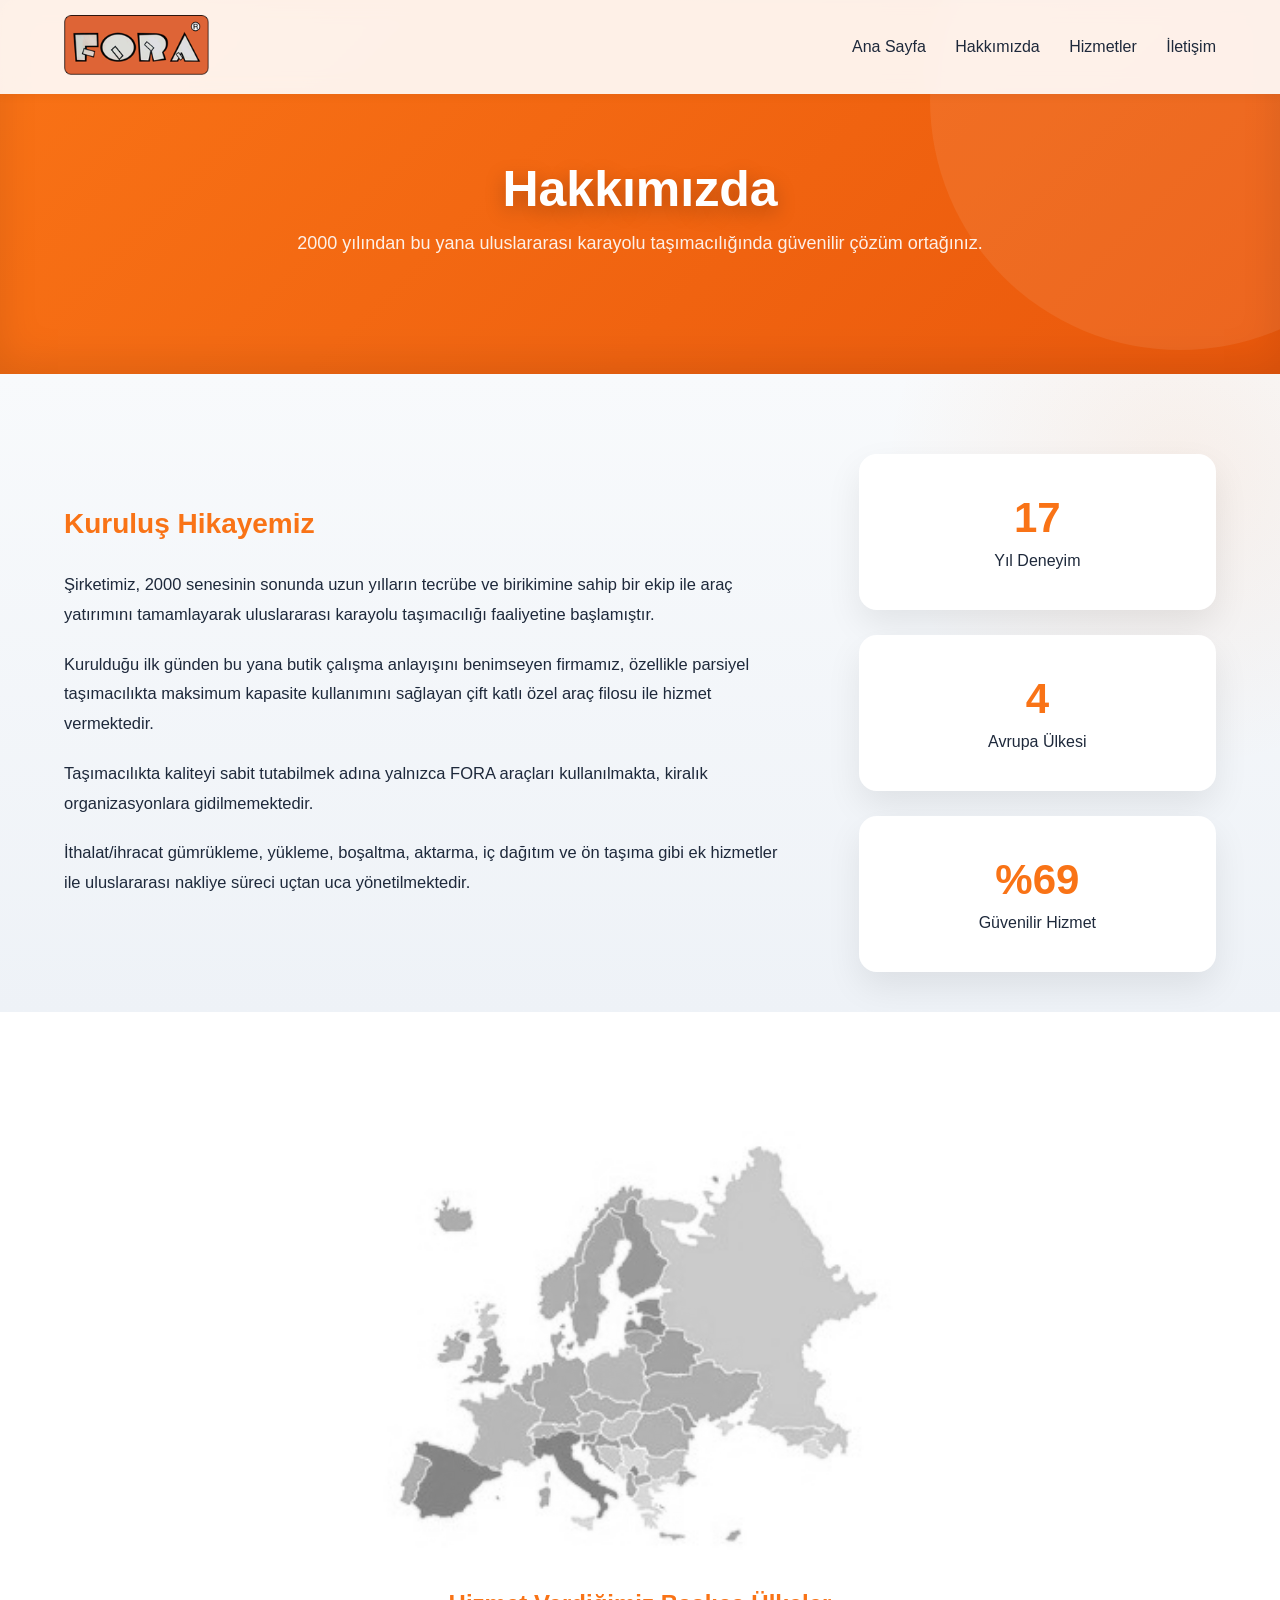
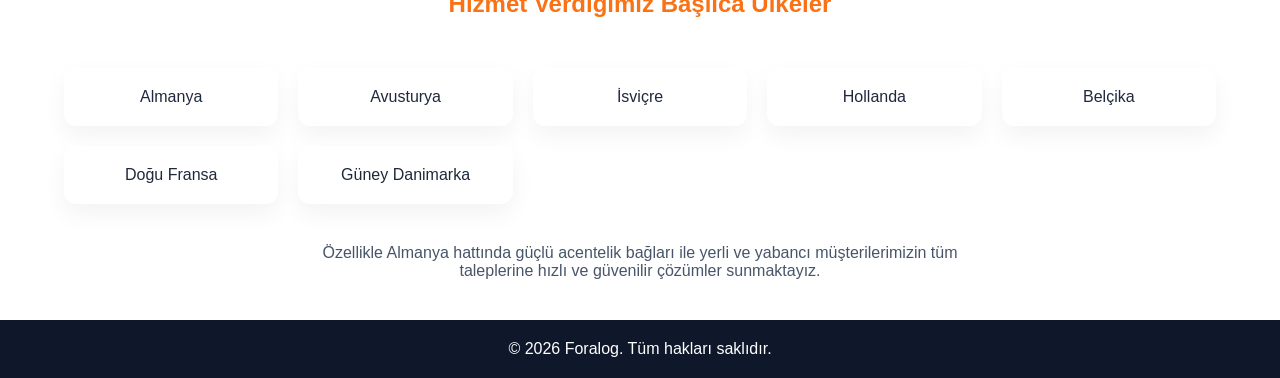
==== about.html @ 4eaee813 "Repair hamburger situation" ====
<!DOCTYPE html>
<html lang="tr">
<head>
    <meta charset="UTF-8">
    <meta name="viewport" content="width=device-width, initial-scale=1.0">
    <title>Foralog | Hakkımızda</title>
    <link rel="stylesheet" href="assets/css/style.css">
</head>
<body>

<header class="navbar">
    <div class="container nav-container">
        
        <div class="hamburger" id="hamburger">
            <span></span>
            <span></span>
            <span></span>
        </div>
        
        <div class="logo">
            <img src="assets/images/logo.png" alt="Foralog Logo">
        </div>
        <nav id="nav-menu">
            <a href="index.html">Ana Sayfa</a>
            <a href="about.html">Hakkımızda</a>
            <a href="services.html">Hizmetler</a>
            <a href="contact.html">İletişim</a>
        </nav>
    </div>
</header>

<section class="page-hero">
    <div class="container">
        <h1>Hakkımızda</h1>
        <p>2000 yılından bu yana uluslararası karayolu taşımacılığında güvenilir çözüm ortağınız.</p>
    </div>
</section>

<section class="about-section">
    <div class="container about-container">

        <div class="about-text reveal">
            <h2>Kuruluş Hikayemiz</h2>

            <p>
                Şirketimiz, 2000 senesinin sonunda uzun yılların tecrübe ve birikimine sahip
                bir ekip ile araç yatırımını tamamlayarak uluslararası karayolu taşımacılığı
                faaliyetine başlamıştır.
            </p>

            <p>
                Kurulduğu ilk günden bu yana butik çalışma anlayışını benimseyen firmamız,
                özellikle parsiyel taşımacılıkta maksimum kapasite kullanımını sağlayan
                çift katlı özel araç filosu ile hizmet vermektedir.
            </p>

            <p>
                Taşımacılıkta kaliteyi sabit tutabilmek adına yalnızca FORA araçları
                kullanılmakta, kiralık organizasyonlara gidilmemektedir.
            </p>

            <p>
                İthalat/ihracat gümrükleme, yükleme, boşaltma, aktarma, iç dağıtım ve
                ön taşıma gibi ek hizmetler ile uluslararası nakliye süreci uçtan uca
                yönetilmektedir.
            </p>
        </div>

        <div class="about-stats reveal">
            <div class="stat-box">
                <h3 class="counter" data-target="25">0</h3>
                <p>Yıl Deneyim</p>
            </div>

            <div class="stat-box">
                <h3 class="counter" data-target="7">0</h3>
                <p>Avrupa Ülkesi</p>
            </div>

            <div class="stat-box">
                <h3 class="counter percent" data-target="100">0</h3>
                <p>Güvenilir Hizmet</p>
            </div>
        </div>

    </div>
</section>

<section class="countries-section reveal">
    <div class="europe-map reveal">
        <img src="assets/images/europe-map.png" alt="Avrupa Haritası">
    </div>
    <div class="container">
        <h2>Hizmet Verdiğimiz Başlıca Ülkeler</h2>

        <div class="countries-grid">
            <div>Almanya</div>
            <div>Avusturya</div>
            <div>İsviçre</div>
            <div>Hollanda</div>
            <div>Belçika</div>
            <div>Doğu Fransa</div>
            <div>Güney Danimarka</div>
        </div>

        <p class="country-note">
            Özellikle Almanya hattında güçlü acentelik bağları ile yerli ve yabancı
            müşterilerimizin tüm taleplerine hızlı ve güvenilir çözümler sunmaktayız.
        </p>
    </div>
</section>

<footer>
    <p>© 2026 Foralog. Tüm hakları saklıdır.</p>
</footer>

<script src="assets/js/script.js"></script>
</body>
</html>
---- assets/css/style.css ----
* {
    margin: 0;
    padding: 0;
    box-sizing: border-box;
}

body {
    font-family: Arial, sans-serif;
    color: #1e293b;
}

.navbar {
    background: rgba(255,255,255,0.9);
    backdrop-filter: blur(10px);
    padding: 15px 0;
    position: fixed;
    width: 100%;
    top: 0;
    box-shadow: 0 2px 10px rgba(0,0,0,0.05);
    z-index: 1000;
}

.container {
    width: 90%;
    max-width: 1200px;
    margin: auto;
}

.navbar nav a {
    text-decoration: none;
    color: #1e293b;
    margin-left: 25px;
    font-weight: 500;
    transition: 0.3s;
}

.navbar nav a:hover {
    color: #f97316;
}

.hero {
    min-height: 100vh;
    background: #f8fafc;
    display: flex;
    align-items: center;
    justify-content: center;
    text-align: center;
    padding: 0 20px;
    position: relative;
    overflow: hidden;
}

.hero-content h1 {
    font-size: 48px;
    margin-bottom: 20px;
}

.hero-content p {
    font-size: 18px;
    margin-bottom: 30px;
}

.btn {
    background: #f97316;
    color: white;
    padding: 12px 30px;
    text-decoration: none;
    border-radius: 5px;
    transition: 0.3s;
}

.btn:hover {
    background: #ea580c;
}

footer {
    text-align: center;
    padding: 20px;
    background: #0f172a;
    color: white;
}

.logo img {
    height: 60px;
}

.services {
    padding: 100px 0;
    background: #f8fafc;
}

.section-title {
    text-align: center;
    font-size: 32px;
    margin-bottom: 50px;
}

.service-cards {
    display: grid;
    grid-template-columns: repeat(3, 1fr);
    gap: 30px;
}

.card {
    background: white;
    padding: 30px;
    width: 300px;
    border-radius: 8px;
    box-shadow: 0 5px 20px rgba(0,0,0,0.05);
    transition: 0.3s;
}

.card:hover {
    transform: translateY(-10px);
}

.card h3 {
    margin-bottom: 15px;
    color: #f97316;
}

@media (max-width: 900px) {
    .service-cards {
        grid-template-columns: 1fr;
    }

    .logo {
        margin: 0 auto;
    }

    .logo img {
        height: 45px;
    }
}

.nav-container {
    display: flex;
    align-items: center;
    justify-content: space-between;
}

.hamburger {
    width: 28px;
    height: 22px;
    display: none;
    flex-direction: column;
    justify-content: space-between;
    cursor: pointer;
    position: absolute;
    right: 20px;
    top: 22px;
    z-index: 2000;
    transition: transform 0.15s ease;
}

.hamburger span {
    height: 3px;
    width: 100%;
    background: #ea580c;
    border-radius: 3px;
    transition: 0.3s ease;
}

.hamburger:active {
    transform: scale(0.9);
}

.hamburger.active span:nth-child(1) {
    transform: translateY(9px) rotate(45deg);
}

.hamburger.active span:nth-child(2) {
    opacity: 0;
}

.hamburger.active span:nth-child(3) {
    transform: translateY(-9px) rotate(-45deg);
}

@media (max-width: 900px) {
    .hamburger {
        display: flex;
    }

    .navbar nav a {
        margin-left: 0;
    }

    nav {
        position: fixed;
        top: 80px;
        left: 5%;
        width: 90%;
        background: white;
        border-radius: 12px;
        padding: 30px 0;
        box-shadow: 0 30px 60px rgba(0,0,0,0.15);

        transform: translateY(-20px);
        opacity: 0;
        pointer-events: none;
        transition: all 0.3s ease;
    }

    nav.active {
        transform: translateY(0);
        opacity: 1;
        pointer-events: auto;
    }

    nav a {
        display: block;
        padding: 15px 0;
        opacity: 0;
        transform: translateY(10px);
        transition: 0.3s ease;
    }

    nav.active a {
        opacity: 1;
        transform: translateY(0);
    }

    nav.active a:nth-child(1) { transition-delay: 0.1s; }
    nav.active a:nth-child(2) { transition-delay: 0.2s; }
    nav.active a:nth-child(3) { transition-delay: 0.3s; }
    nav.active a:nth-child(4) { transition-delay: 0.4s; }
}

.page-hero {
    background: linear-gradient(135deg, #f97316, #ea580c);
    padding: 160px 0 120px 0;
    text-align: center;
    color: white;
    position: relative;
    overflow: hidden;
    box-shadow: inset 0 -10px 40px rgba(0,0,0,0.1);
    animation: fadeInHero 1s ease forwards;
}

.page-hero::after {
    content: "";
    position: absolute;
    width: 500px;
    height: 500px;
    background: rgba(255,255,255,0.08);
    border-radius: 50%;
    top: -150px;
    right: -150px;
}

.page-hero h1 {
    font-size: 50px;
    font-weight: 700;
    text-shadow: 0 6px 20px rgba(0,0,0,0.25);
}

.page-hero p {
    opacity: 0.9;
    margin-top: 15px;
    font-size: 18px;
}

.page-section {
    padding: 80px 0;
    background: #f8fafc;
}

.page-content {
    max-width: 900px;
    margin: auto;
    display: flex;
    flex-direction: column;
    gap: 20px;
    font-size: 18px;
    line-height: 1.7;
}

.page-content h2 {
    margin-top: 30px;
    color: #f97316;
}

.country-list {
    margin-left: 20px;
    line-height: 1.8;
}

.contact-section {
    padding: 120px 0;
    background: #f8fafc;
}

.contact-container {
    display: grid;
    grid-template-columns: 1fr 1fr;
    gap: 60px;
    align-items: stretch;
}

.contact-card {
    background: rgba(255,255,255,0.8);
    backdrop-filter: blur(12px);
    padding: 50px;
    border-radius: 20px;
    box-shadow: 0 25px 60px rgba(0,0,0,0.08);
    transition: 0.4s;
    transition: 0.4s ease;
}

.contact-card:hover {
    transform: translateY(-5px);
    box-shadow: 0 25px 50px rgba(0,0,0,0.1);
}

.contact-card h2 {
    margin-bottom: 40px;
    color: #f97316;
}

.contact-item {
    margin-bottom: 25px;
}

.contact-item strong {
    display: block;
    margin-bottom: 5px;
    color: #1e293b;
}

.map-container {
    border-radius: 20px;
    overflow: hidden;
    box-shadow: 0 25px 60px rgba(0,0,0,0.12);
    transition: 0.4s;
    min-height: 450px;
}

.map-container:hover {
    transform: scale(1.02);
}

@media (max-width: 900px) {
    .contact-container {
        grid-template-columns: 1fr;
    }
}

.map-container iframe {
    filter: grayscale(20%) contrast(1.05);
}

.contact-grid {
    display: grid;
    gap: 30px;
}

.contact-box {
    display: flex;
    gap: 15px;
    padding: 15px 20px;
    border-radius: 12px;
    transition: 0.3s;
}

.contact-box:hover {
    background: rgba(249,115,22,0.08);
}

.contact-box span {
    font-size: 22px;
}

.about-section {
    padding: 120px 0;
    background: linear-gradient(to bottom, #f8fafc, #eef2f7);
}

.about-container {
    display: grid;
    grid-template-columns: 2fr 1fr;
    gap: 80px;
    align-items: center;
}

.about-text h2 {
    margin-bottom: 30px;
    color: #f97316;
    font-size: 28px;
    font-weight: 700;
}

.about-text p {
    margin-bottom: 20px;
    line-height: 1.8;
    color: #1e293b;
    font-weight: 400;
    font-size: 16.5px;
}

.about-stats {
    display: flex;
    flex-direction: column;
    gap: 25px;
    animation: fadeUp 1.2s ease forwards;
}

.stat-box {
    background: white;
    padding: 40px;
    border-radius: 18px;
    text-align: center;
    box-shadow: 0 15px 35px rgba(0,0,0,0.08);
    transition: all 0.4s ease;
}

.stat-box:hover {
    transform: translateY(-8px) scale(1.03);
    box-shadow: 0 25px 60px rgba(249,115,22,0.25);
}

.stat-box h3 {
    font-size: 42px;
    color: #f97316;
    font-weight: 700;
    margin-bottom: 10px;
}

.countries-section {
    padding: 60px 0 40px 0;
}

.countries-section h2 {
    text-align: center;
    margin-bottom: 50px;
    color: #f97316;
}

.countries-grid {
    display: grid;
    grid-template-columns: repeat(auto-fit, minmax(180px, 1fr));
    gap: 20px;
    margin-bottom: 40px;
}

.countries-grid div {
    background: white;
    padding: 20px;
    border-radius: 12px;
    text-align: center;
    box-shadow: 0 10px 25px rgba(0,0,0,0.05);
    transition: 0.3s;
}

.countries-grid div:hover {
    background: rgba(249,115,22,0.08);
}

.country-note {
    text-align: center;
    max-width: 700px;
    margin: 0 auto;
    color: #475569;
}

@media (max-width: 900px) {
    .about-container {
        grid-template-columns: 1fr;
    }
}

@keyframes fadeUp {
    from {
        opacity: 0;
        transform: translateY(30px);
    }
    to {
        opacity: 1;
        transform: translateY(0);
    }
}

.about-text {
    animation: fadeUp 0.8s ease forwards;
}

.reveal {
    opacity: 0;
    transform: translateY(40px);
    transition: all 0.8s ease;
}

.reveal.active {
    opacity: 1;
    transform: translateY(0);
}

.about-section {
    padding: 80px 0 40px 0;
    background: linear-gradient(to bottom, #f8fafc, #eef2f7);
    position: relative;
    overflow: hidden;
}

.about-section::before {
    content: "";
    position: absolute;
    width: 600px;
    height: 600px;
    background: radial-gradient(circle, rgba(249,115,22,0.08) 0%, transparent 70%);
    top: -200px;
    right: -200px;
}

.europe-map {
    margin-top: 30px;
    text-align: center;
}

.europe-map img {
    filter: grayscale(100%);
    width: 800px;
    max-width: 90%;
    opacity: 0.9;
    transition: 0.5s ease;
}

.europe-map img:hover {
    filter: grayscale(0%);
    transform: scale(1.03);
}

.reveal-left,
.reveal-right {
    opacity: 0;
    transition: all 0.8s ease;
}

.reveal-left {
    transform: translateX(-60px);
}

.reveal-right {
    transform: translateX(60px);
}

.reveal-active {
    opacity: 1;
    transform: translateX(0);
}

.map-container iframe {
    transition: transform 0.6s ease;
}

.map-container:hover iframe {
    transform: scale(1.02);
}

@keyframes fadeInHero {
    from {
        opacity: 0;
        transform: translateY(-30px);
    }
    to {
        opacity: 1;
        transform: translateY(0);
    }
}

.hero-logo {
    width: 180px;
    margin-bottom: 30px;
    filter: drop-shadow(0 10px 25px rgba(0,0,0,0.2));
    animation: floatLogo 4s ease-in-out infinite;
}

@keyframes floatLogo {
    0% { transform: translateY(0); }
    50% { transform: translateY(-10px); }
    100% { transform: translateY(0); }
}

.hero h1 {
    color: #ea580c;
}

.services-detail-section {
    padding: 100px 0;
    background: #f8fafc;
}

.service-block {
    background: white;
    padding: 40px;
    margin-bottom: 40px;
    border-radius: 16px;
    box-shadow: 0 20px 40px rgba(0,0,0,0.05);
    transition: 0.4s ease;
}

.service-block:hover {
    transform: translateY(-6px);
    box-shadow: 0 30px 60px rgba(0,0,0,0.1);
}

.service-block h2 {
    color: #ea580c;
    margin-bottom: 20px;
}

.service-block ul {
    padding-left: 20px;
}

.service-block li {
    margin-bottom: 10px;
}

body.menu-open {
    overflow: hidden;
}

html, body {
    overflow-x: hidden;
}
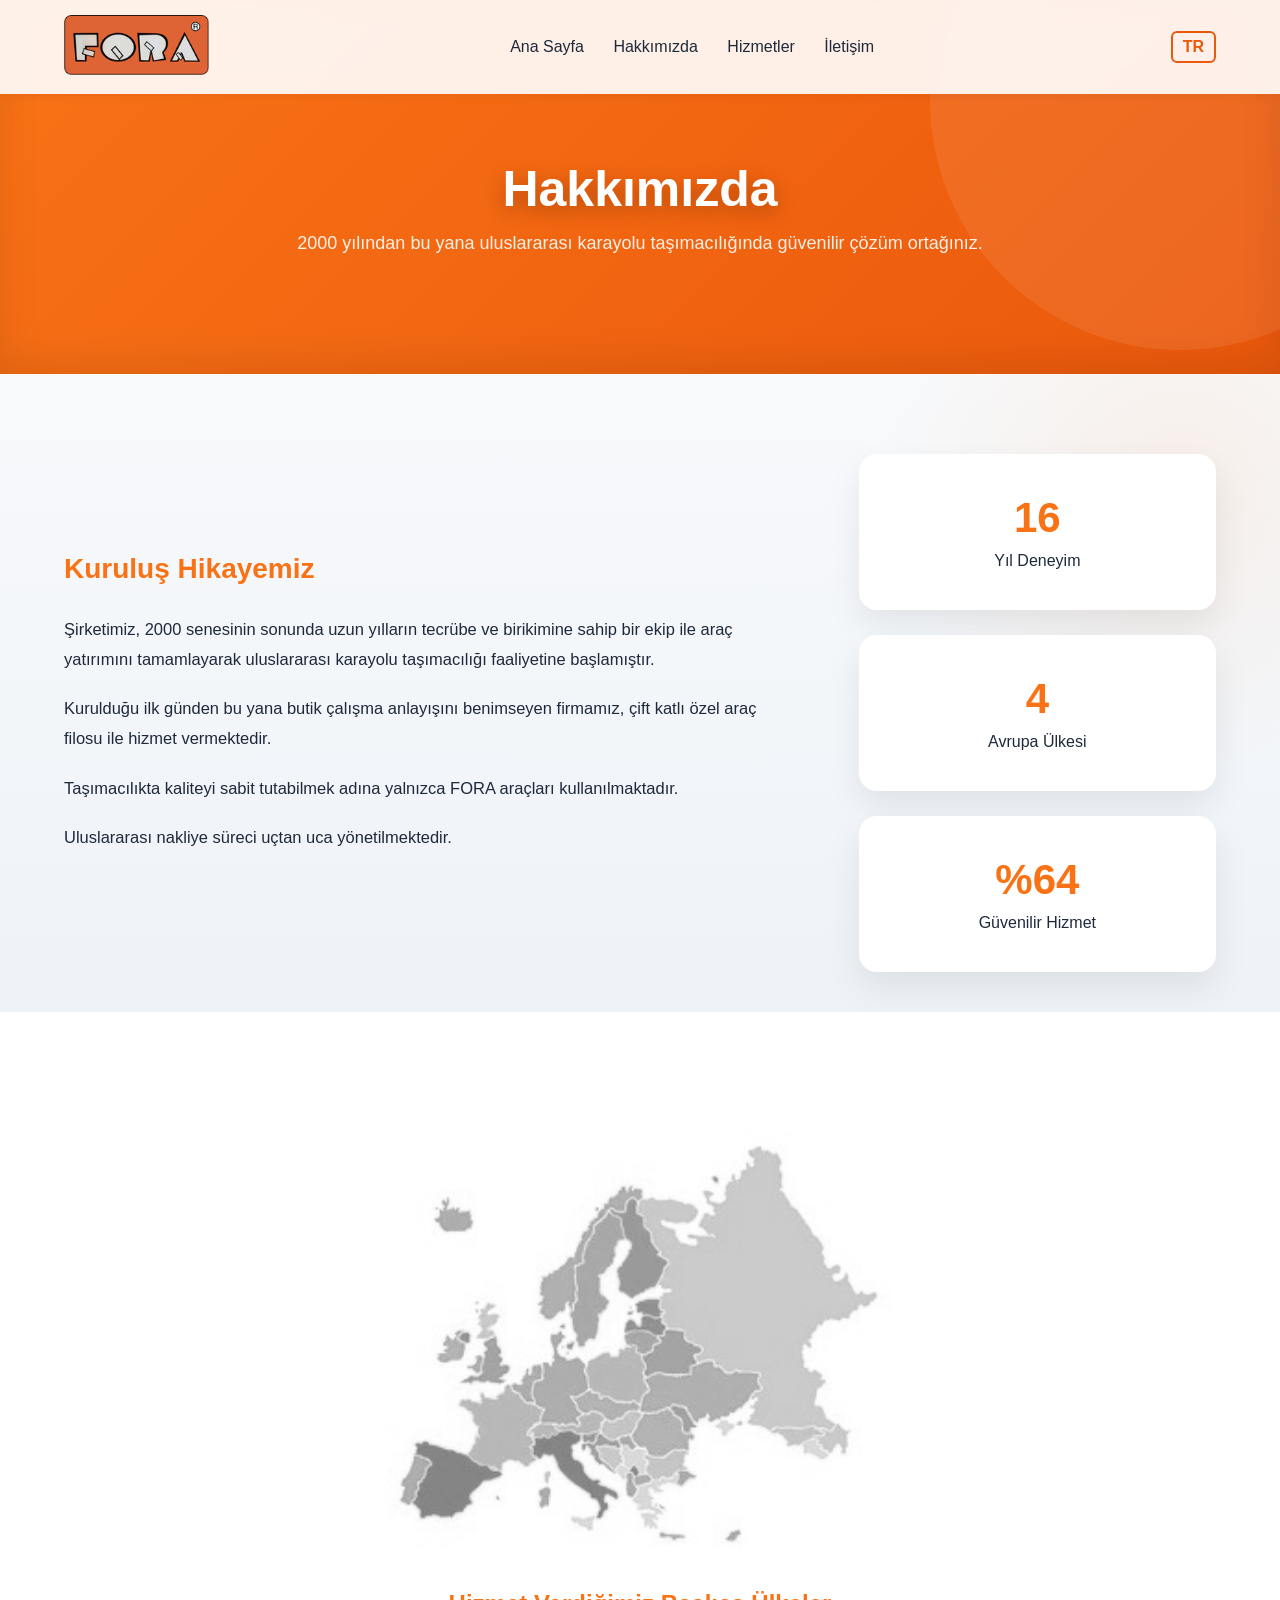
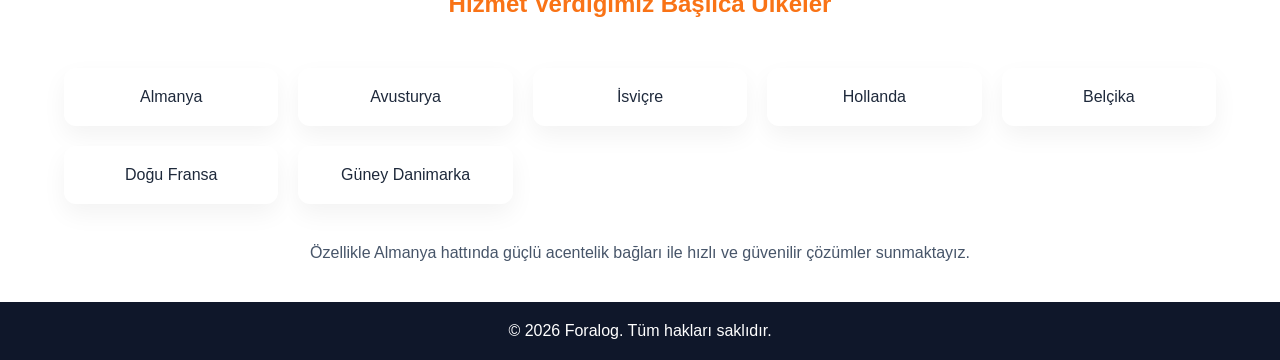
==== commit a24ea6f6: "Added language button" ====
--- a/about.html
+++ b/about.html
@@ -10,56 +10,68 @@
 
 <header class="navbar">
     <div class="container nav-container">
-        
+
         <div class="hamburger" id="hamburger">
             <span></span>
             <span></span>
             <span></span>
         </div>
-        
+
         <div class="logo">
             <img src="assets/images/logo.png" alt="Foralog Logo">
         </div>
+
         <nav id="nav-menu">
-            <a href="index.html">Ana Sayfa</a>
-            <a href="about.html">Hakkımızda</a>
-            <a href="services.html">Hizmetler</a>
-            <a href="contact.html">İletişim</a>
+            <a href="index.html" data-key="navHome">Ana Sayfa</a>
+            <a href="about.html" data-key="navAbout">Hakkımızda</a>
+            <a href="services.html" data-key="navServices">Hizmetler</a>
+            <a href="contact.html" data-key="navContact">İletişim</a>
+
+            <!-- Mobil Dil -->
+            <div class="lang-switch mobile-lang" id="lang-switch">TR</div>
         </nav>
+
+        <!-- Desktop Dil -->
+        <div class="lang-switch desktop-lang" id="lang-switch-desktop">TR</div>
+
     </div>
 </header>
 
+
 <section class="page-hero">
     <div class="container">
-        <h1>Hakkımızda</h1>
-        <p>2000 yılından bu yana uluslararası karayolu taşımacılığında güvenilir çözüm ortağınız.</p>
+        <h1 data-key="aboutHeroTitle">Hakkımızda</h1>
+        <p data-key="aboutHeroDesc">
+            2000 yılından bu yana uluslararası karayolu taşımacılığında güvenilir çözüm ortağınız.
+        </p>
     </div>
 </section>
+
 
 <section class="about-section">
     <div class="container about-container">
 
         <div class="about-text reveal">
-            <h2>Kuruluş Hikayemiz</h2>
+            <h2 data-key="aboutTitle">Kuruluş Hikayemiz</h2>
 
-            <p>
+            <p data-key="aboutText1">
                 Şirketimiz, 2000 senesinin sonunda uzun yılların tecrübe ve birikimine sahip
                 bir ekip ile araç yatırımını tamamlayarak uluslararası karayolu taşımacılığı
                 faaliyetine başlamıştır.
             </p>
 
-            <p>
+            <p data-key="aboutText2">
                 Kurulduğu ilk günden bu yana butik çalışma anlayışını benimseyen firmamız,
                 özellikle parsiyel taşımacılıkta maksimum kapasite kullanımını sağlayan
                 çift katlı özel araç filosu ile hizmet vermektedir.
             </p>
 
-            <p>
+            <p data-key="aboutText3">
                 Taşımacılıkta kaliteyi sabit tutabilmek adına yalnızca FORA araçları
                 kullanılmakta, kiralık organizasyonlara gidilmemektedir.
             </p>
 
-            <p>
+            <p data-key="aboutText4">
                 İthalat/ihracat gümrükleme, yükleme, boşaltma, aktarma, iç dağıtım ve
                 ön taşıma gibi ek hizmetler ile uluslararası nakliye süreci uçtan uca
                 yönetilmektedir.
@@ -69,49 +81,54 @@
         <div class="about-stats reveal">
             <div class="stat-box">
                 <h3 class="counter" data-target="25">0</h3>
-                <p>Yıl Deneyim</p>
+                <p data-key="stat1">Yıl Deneyim</p>
             </div>
 
             <div class="stat-box">
                 <h3 class="counter" data-target="7">0</h3>
-                <p>Avrupa Ülkesi</p>
+                <p data-key="stat2">Avrupa Ülkesi</p>
             </div>
 
             <div class="stat-box">
                 <h3 class="counter percent" data-target="100">0</h3>
-                <p>Güvenilir Hizmet</p>
+                <p data-key="stat3">Güvenilir Hizmet</p>
             </div>
         </div>
 
     </div>
 </section>
 
+
 <section class="countries-section reveal">
+
     <div class="europe-map reveal">
         <img src="assets/images/europe-map.png" alt="Avrupa Haritası">
     </div>
+
     <div class="container">
-        <h2>Hizmet Verdiğimiz Başlıca Ülkeler</h2>
+        <h2 data-key="countriesTitle">Hizmet Verdiğimiz Başlıca Ülkeler</h2>
 
         <div class="countries-grid">
-            <div>Almanya</div>
-            <div>Avusturya</div>
-            <div>İsviçre</div>
-            <div>Hollanda</div>
-            <div>Belçika</div>
-            <div>Doğu Fransa</div>
-            <div>Güney Danimarka</div>
+            <div data-key="country1">Almanya</div>
+            <div data-key="country2">Avusturya</div>
+            <div data-key="country3">İsviçre</div>
+            <div data-key="country4">Hollanda</div>
+            <div data-key="country5">Belçika</div>
+            <div data-key="country6">Doğu Fransa</div>
+            <div data-key="country7">Güney Danimarka</div>
         </div>
 
-        <p class="country-note">
+        <p class="country-note" data-key="countryNote">
             Özellikle Almanya hattında güçlü acentelik bağları ile yerli ve yabancı
             müşterilerimizin tüm taleplerine hızlı ve güvenilir çözümler sunmaktayız.
         </p>
     </div>
+
 </section>
 
+
 <footer>
-    <p>© 2026 Foralog. Tüm hakları saklıdır.</p>
+    <p data-key="footerText">© 2026 Foralog. Tüm hakları saklıdır.</p>
 </footer>
 
 <script src="assets/js/script.js"></script>
--- a/assets/css/style.css
+++ b/assets/css/style.css
@@ -40,14 +40,37 @@
 
 .hero {
     min-height: 100vh;
-    background: #f8fafc;
+    position: relative;
+    overflow: hidden;
     display: flex;
     align-items: center;
     justify-content: center;
     text-align: center;
     padding: 0 20px;
+}
+
+.hero-slider {
+    position: absolute;
+    inset: 0;
+    background-size: cover;
+    background-position: center;
+    z-index: 0;
+    opacity: 1;
+    transition: opacity 1s ease-in-out;
+}
+
+.hero::after {
+    content: "";
+    position: absolute;
+    inset: 0;
+    background: rgba(0,0,0,0.45);
+    z-index: 1;
+}
+
+.hero-content {
     position: relative;
-    overflow: hidden;
+    z-index: 2;
+    color: white;
 }
 
 .hero-content h1 {
@@ -200,6 +223,7 @@
         opacity: 0;
         pointer-events: none;
         transition: all 0.3s ease;
+        text-align: center;
     }
 
     nav.active {
@@ -214,6 +238,7 @@
         opacity: 0;
         transform: translateY(10px);
         transition: 0.3s ease;
+        text-align: center;
     }
 
     nav.active a {
@@ -623,4 +648,68 @@
 
 html, body {
     overflow-x: hidden;
+}
+
+.lang-switch {
+    margin-left: 20px;
+    cursor: pointer;
+    font-weight: 600;
+    color: #ea580c;
+    border: 2px solid #ea580c;
+    padding: 5px 10px;
+    border-radius: 6px;
+    transition: 0.3s;
+}
+
+.lang-switch:hover {
+    background: #ea580c;
+    color: white;
+}
+
+/* Varsayılan: Desktop */
+.desktop-lang {
+    display: block;
+}
+
+.mobile-lang {
+    display: none;
+}
+
+/* Mobil */
+@media (max-width: 900px) {
+
+    .desktop-lang {
+        display: none;
+    }
+
+    .mobile-lang {
+        display: block;
+        margin: 20px auto 0 auto;
+        width: 80%;
+        text-align: center;
+    }
+}
+
+#nav-menu .lang-switch {
+    width: 80%;
+    margin: 20px auto 0 auto;
+    text-align: center;
+    display: none;
+}
+
+@media (max-width: 768px) {
+
+    #lang-switch-desktop {
+        display: none;
+    }
+
+    #nav-menu .lang-switch {
+        display: block;
+        margin-top: 20px;
+        text-align: center;
+    }
+}
+
+.lang-de .page-hero h1 {
+    font-size: 2.6rem;
 }
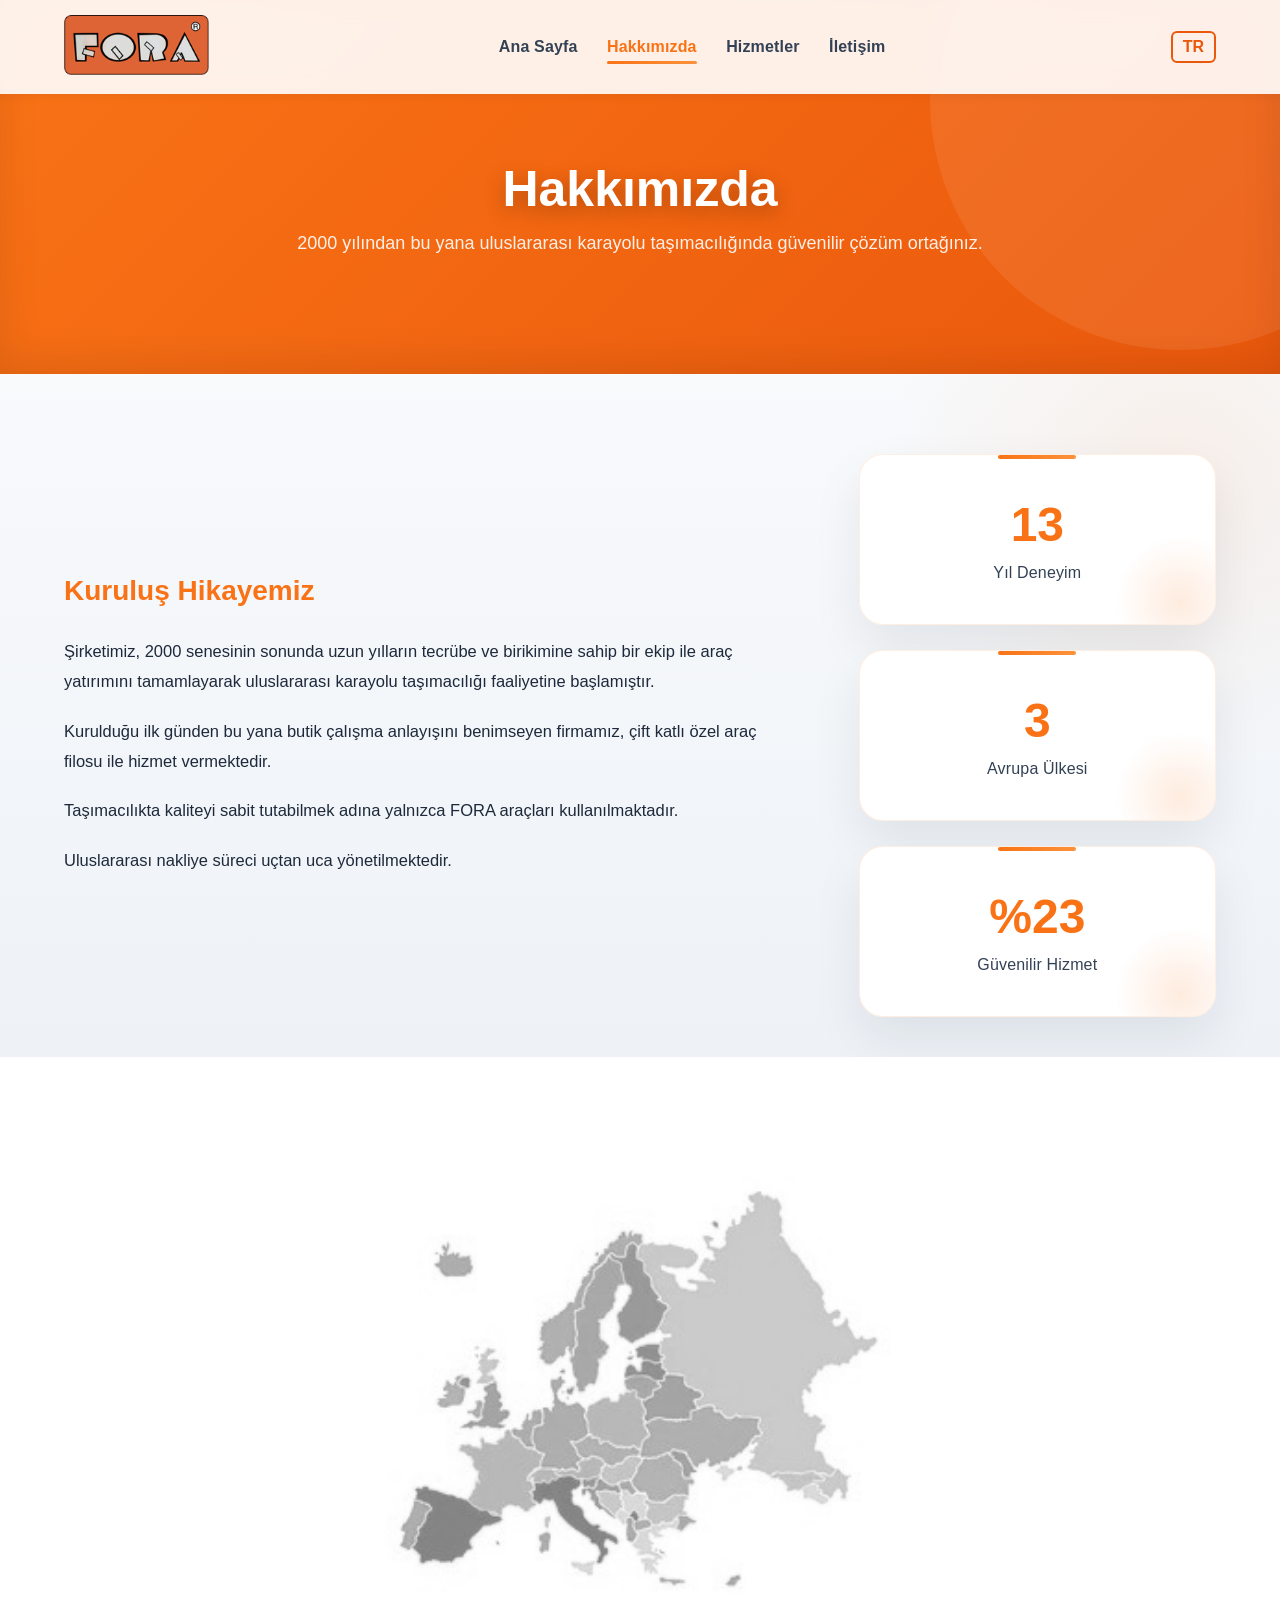
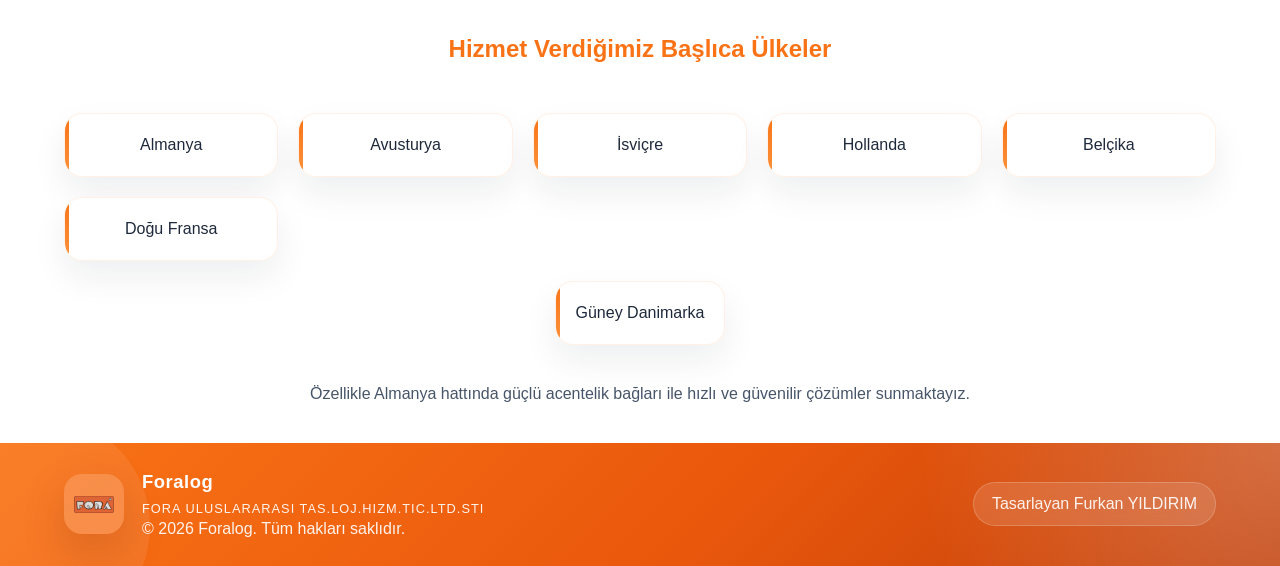
==== commit ed1a4193: "Added footer" ====
--- a/about.html
+++ b/about.html
@@ -27,16 +27,13 @@
             <a href="services.html" data-key="navServices">Hizmetler</a>
             <a href="contact.html" data-key="navContact">İletişim</a>
 
-            <!-- Mobil Dil -->
             <div class="lang-switch mobile-lang" id="lang-switch">TR</div>
         </nav>
 
-        <!-- Desktop Dil -->
         <div class="lang-switch desktop-lang" id="lang-switch-desktop">TR</div>
 
     </div>
 </header>
-
 
 <section class="page-hero">
     <div class="container">
@@ -46,7 +43,6 @@
         </p>
     </div>
 </section>
-
 
 <section class="about-section">
     <div class="container about-container">
@@ -98,7 +94,6 @@
     </div>
 </section>
 
-
 <section class="countries-section reveal">
 
     <div class="europe-map reveal">
@@ -126,11 +121,20 @@
 
 </section>
 
-
-<footer>
-    <p data-key="footerText">© 2026 Foralog. Tüm hakları saklıdır.</p>
+<footer class="site-footer">
+    <div class="container footer-container">
+        <div class="footer-brand">
+            <img src="assets/images/logo.png" alt="Foralog Logo" class="footer-logo">
+            <div class="footer-copy">
+                <strong>Foralog</strong>
+                <p class="footer-company" data-key="footerCompany">FORA ULUSLARARASI TAS.LOJ.HIZM.TIC.LTD.STI</p>
+                <p data-key="footerText">© 2026 Foralog. Tüm hakları saklıdır.</p>
+            </div>
+        </div>
+        <p class="footer-designer" data-key="footerDesigner">Tasarlayan Furkan Yıldırım</p>
+    </div>
 </footer>
 
 <script src="assets/js/script.js"></script>
 </body>
-</html>+</html>
--- a/assets/css/style.css
+++ b/assets/css/style.css
@@ -7,6 +7,28 @@
 body {
     font-family: Arial, sans-serif;
     color: #1e293b;
+}
+
+body.language-transition [data-key] {
+    animation: languageFadeSwap 0.45s ease;
+}
+
+@keyframes languageFadeSwap {
+    0% {
+        opacity: 1;
+        transform: translateY(0);
+        filter: blur(0);
+    }
+    35% {
+        opacity: 0.15;
+        transform: translateY(8px);
+        filter: blur(3px);
+    }
+    100% {
+        opacity: 1;
+        transform: translateY(0);
+        filter: blur(0);
+    }
 }
 
 .navbar {
@@ -27,15 +49,44 @@
 }
 
 .navbar nav a {
+    position: relative;
+    display: inline-flex;
+    align-items: center;
     text-decoration: none;
-    color: #1e293b;
+    color: #334155;
     margin-left: 25px;
-    font-weight: 500;
-    transition: 0.3s;
+    font-weight: 600;
+    letter-spacing: 0.01em;
+    padding: 10px 0;
+    transition: color 0.3s ease, transform 0.3s ease;
+}
+
+.navbar nav a::after {
+    content: "";
+    position: absolute;
+    left: 0;
+    bottom: 2px;
+    width: 100%;
+    height: 3px;
+    border-radius: 999px;
+    background: linear-gradient(90deg, #f97316, #fb923c);
+    transform: scaleX(0);
+    transform-origin: left;
+    transition: transform 0.3s ease;
 }
 
 .navbar nav a:hover {
     color: #f97316;
+    transform: translateY(-1px);
+}
+
+.navbar nav a.active {
+    color: #f97316;
+}
+
+.navbar nav a.active::after,
+.navbar nav a:hover::after {
+    transform: scaleX(1);
 }
 
 .hero {
@@ -53,12 +104,18 @@
     position: absolute;
     inset: 0;
     background-size: cover;
-    background-position: center;
+    background-position: var(--hero-bg-position, center center);
     z-index: 0;
     opacity: 1;
     transition: opacity 1s ease-in-out;
 }
 
+@media (max-width: 768px) {
+    .hero-slider {
+        background-position: var(--hero-bg-position-mobile, center center);
+    }
+}
+
 .hero::after {
     content: "";
     position: absolute;
@@ -73,9 +130,85 @@
     color: white;
 }
 
+.hero-nav {
+    position: absolute;
+    top: 50%;
+    transform: translateY(-50%);
+    z-index: 3;
+    width: 52px;
+    height: 52px;
+    border: 0;
+    border-radius: 999px;
+    background: rgba(255,255,255,0.18);
+    color: white;
+    font-size: 28px;
+    line-height: 1;
+    cursor: pointer;
+    touch-action: manipulation;
+    backdrop-filter: blur(8px);
+    transition: background 0.3s ease, transform 0.3s ease;
+}
+
+.hero-nav:hover {
+    background: rgba(249,115,22,0.85);
+    transform: translateY(-50%) scale(1.05);
+}
+
+.hero-nav-prev {
+    left: 24px;
+}
+
+.hero-nav-next {
+    right: 24px;
+}
+
+@media (max-width: 768px) {
+    .hero-nav {
+        width: 44px;
+        height: 44px;
+        font-size: 24px;
+    }
+
+    .hero-nav-prev {
+        left: 12px;
+    }
+
+    .hero-nav-next {
+        right: 12px;
+    }
+}
+
 .hero-content h1 {
     font-size: 48px;
     margin-bottom: 20px;
+}
+
+.hero-title-text {
+    display: inline-block;
+    will-change: clip-path, opacity, filter, transform;
+}
+
+.hero-content h1.hero-title-typing .hero-title-text {
+    clip-path: inset(0 100% 0 0);
+    opacity: 0.2;
+    filter: blur(8px);
+    transform: translateY(8px);
+    animation: heroTypingReveal var(--typing-duration, 1.9s) cubic-bezier(0.22, 1, 0.36, 1) forwards;
+}
+
+@keyframes heroTypingReveal {
+    from {
+        clip-path: inset(0 100% 0 0);
+        opacity: 0.2;
+        filter: blur(8px);
+        transform: translateY(8px);
+    }
+    to {
+        clip-path: inset(0 0 0 0);
+        opacity: 1;
+        filter: blur(0);
+        transform: translateY(0);
+    }
 }
 
 .hero-content p {
@@ -96,11 +229,81 @@
     background: #ea580c;
 }
 
-footer {
-    text-align: center;
-    padding: 20px;
-    background: #0f172a;
+.site-footer {
+    position: relative;
+    background:
+        radial-gradient(circle at top right, rgba(255,255,255,0.22), transparent 28%),
+        linear-gradient(135deg, #f97316 0%, #ea580c 55%, #c2410c 100%);
     color: white;
+    overflow: hidden;
+}
+
+.site-footer::before {
+    content: "";
+    position: absolute;
+    inset: auto auto -70px -70px;
+    width: 220px;
+    height: 220px;
+    border-radius: 50%;
+    background: rgba(255,255,255,0.08);
+    pointer-events: none;
+}
+
+.footer-container {
+    position: relative;
+    display: flex;
+    align-items: center;
+    justify-content: space-between;
+    gap: 28px;
+    padding: 28px 0;
+    z-index: 1;
+}
+
+.footer-brand {
+    display: flex;
+    align-items: center;
+    gap: 18px;
+}
+
+.footer-logo {
+    width: 60px;
+    height: 60px;
+    object-fit: contain;
+    padding: 10px;
+    border-radius: 18px;
+    background: rgba(255,255,255,0.16);
+    box-shadow: 0 18px 40px rgba(124,45,18,0.22);
+}
+
+.footer-copy strong {
+    display: block;
+    margin-bottom: 6px;
+    font-size: 1.15rem;
+    letter-spacing: 0.03em;
+}
+
+.footer-company {
+    margin: 0 0 8px;
+    font-size: 0.8rem;
+    line-height: 1.6;
+    letter-spacing: 0.08em;
+    text-transform: uppercase;
+    color: rgba(255,255,255,0.84);
+}
+
+.footer-copy p,
+.footer-designer {
+    margin: 0;
+    color: rgba(255,255,255,0.92);
+}
+
+.footer-designer {
+    padding: 12px 18px;
+    border-radius: 999px;
+    border: 1px solid rgba(255,255,255,0.2);
+    background: rgba(255,255,255,0.12);
+    backdrop-filter: blur(8px);
+    white-space: nowrap;
 }
 
 .logo img {
@@ -109,13 +312,23 @@
 
 .services {
     padding: 100px 0;
-    background: #f8fafc;
+    background:
+        radial-gradient(circle at top, rgba(249,115,22,0.08), transparent 42%),
+        linear-gradient(180deg, #f8fafc 0%, #edf3f7 100%);
+}
+
+.why-us {
+    padding: 100px 0;
+    background:
+        radial-gradient(circle at bottom right, rgba(15,23,42,0.06), transparent 35%),
+        linear-gradient(180deg, #ffffff 0%, #f8fafc 100%);
 }
 
 .section-title {
     text-align: center;
-    font-size: 32px;
-    margin-bottom: 50px;
+    font-size: 36px;
+    margin-bottom: 56px;
+    letter-spacing: -0.02em;
 }
 
 .service-cards {
@@ -142,17 +355,97 @@
     color: #f97316;
 }
 
+.feature-grid {
+    gap: 34px;
+}
+
+.feature-card {
+    position: relative;
+    width: 100%;
+    min-height: 210px;
+    padding: 34px 30px 30px;
+    border-radius: 24px;
+    border: 1px solid rgba(249,115,22,0.12);
+    box-shadow: 0 22px 50px rgba(15,23,42,0.08);
+    overflow: hidden;
+}
+
+.feature-card::before {
+    content: "";
+    position: absolute;
+    top: 0;
+    left: 30px;
+    width: 72px;
+    height: 4px;
+    border-radius: 999px;
+    background: linear-gradient(90deg, #f97316, #fb923c);
+}
+
+.feature-card::after {
+    content: "";
+    position: absolute;
+    right: -26px;
+    bottom: -36px;
+    width: 140px;
+    height: 140px;
+    border-radius: 50%;
+    background: radial-gradient(circle, rgba(249,115,22,0.14), rgba(249,115,22,0) 70%);
+    pointer-events: none;
+}
+
+.feature-card h3 {
+    font-size: 1.95rem;
+    line-height: 1.2;
+    margin-bottom: 18px;
+    max-width: 12ch;
+}
+
+.feature-card p {
+    color: #334155;
+    font-size: 1.02rem;
+    line-height: 1.7;
+    max-width: 28ch;
+}
+
+.feature-card:hover {
+    transform: translateY(-12px);
+    box-shadow: 0 28px 60px rgba(15,23,42,0.12);
+}
+
 @media (max-width: 900px) {
     .service-cards {
         grid-template-columns: 1fr;
     }
 
+    .footer-container {
+        flex-direction: column;
+        align-items: flex-start;
+    }
+
+    .footer-designer {
+        white-space: normal;
+    }
+
     .logo {
         margin: 0 auto;
     }
 
     .logo img {
         height: 45px;
+    }
+
+    .section-title {
+        font-size: 30px;
+        margin-bottom: 40px;
+    }
+
+    .feature-card {
+        min-height: auto;
+    }
+
+    .feature-card h3,
+    .feature-card p {
+        max-width: none;
     }
 }
 
@@ -239,6 +532,20 @@
         transform: translateY(10px);
         transition: 0.3s ease;
         text-align: center;
+        width: 100%;
+        justify-content: center;
+    }
+
+    .navbar nav a::after {
+        left: 50%;
+        width: 120px;
+        transform: translateX(-50%) scaleX(0);
+        transform-origin: center;
+    }
+
+    .navbar nav a:hover::after,
+    .navbar nav a.active::after {
+        transform: translateX(-50%) scaleX(1);
     }
 
     nav.active a {
@@ -313,7 +620,9 @@
 
 .contact-section {
     padding: 120px 0;
-    background: #f8fafc;
+    background:
+        radial-gradient(circle at top left, rgba(249,115,22,0.08), transparent 30%),
+        linear-gradient(180deg, #f8fafc 0%, #edf3f7 100%);
 }
 
 .contact-container {
@@ -324,23 +633,53 @@
 }
 
 .contact-card {
-    background: rgba(255,255,255,0.8);
+    position: relative;
+    background: linear-gradient(180deg, rgba(255,255,255,0.96) 0%, #ffffff 100%);
     backdrop-filter: blur(12px);
-    padding: 50px;
-    border-radius: 20px;
-    box-shadow: 0 25px 60px rgba(0,0,0,0.08);
-    transition: 0.4s;
-    transition: 0.4s ease;
+    padding: 52px;
+    border-radius: 28px;
+    border: 1px solid rgba(249,115,22,0.12);
+    box-shadow: 0 28px 65px rgba(15,23,42,0.08);
+    overflow: hidden;
+    transition: transform 0.4s ease, box-shadow 0.4s ease, border-color 0.4s ease;
+}
+
+.contact-card::before {
+    content: "";
+    position: absolute;
+    top: 0;
+    left: 52px;
+    width: 90px;
+    height: 4px;
+    border-radius: 999px;
+    background: linear-gradient(90deg, #f97316, #fb923c);
+}
+
+.contact-card::after {
+    content: "";
+    position: absolute;
+    right: -44px;
+    bottom: -54px;
+    width: 190px;
+    height: 190px;
+    border-radius: 50%;
+    background: radial-gradient(circle, rgba(249,115,22,0.12), rgba(249,115,22,0) 70%);
+    pointer-events: none;
 }
 
 .contact-card:hover {
-    transform: translateY(-5px);
-    box-shadow: 0 25px 50px rgba(0,0,0,0.1);
+    transform: translateY(-8px);
+    border-color: rgba(249,115,22,0.22);
+    box-shadow: 0 34px 75px rgba(15,23,42,0.12);
 }
 
 .contact-card h2 {
-    margin-bottom: 40px;
+    margin-bottom: 38px;
     color: #f97316;
+    font-size: 2rem;
+    line-height: 1.15;
+    position: relative;
+    z-index: 1;
 }
 
 .contact-item {
@@ -377,23 +716,82 @@
 
 .contact-grid {
     display: grid;
-    gap: 30px;
+    gap: 18px;
 }
 
 .contact-box {
+    position: relative;
     display: flex;
-    gap: 15px;
-    padding: 15px 20px;
-    border-radius: 12px;
-    transition: 0.3s;
+    align-items: flex-start;
+    gap: 18px;
+    padding: 18px 20px;
+    border-radius: 18px;
+    border: 1px solid rgba(148,163,184,0.14);
+    background: rgba(255,255,255,0.72);
+    transition: transform 0.3s ease, background 0.3s ease, border-color 0.3s ease, box-shadow 0.3s ease;
+    z-index: 1;
 }
 
 .contact-box:hover {
+    transform: translateX(6px);
     background: rgba(249,115,22,0.08);
+    border-color: rgba(249,115,22,0.2);
+    box-shadow: 0 16px 32px rgba(15,23,42,0.08);
 }
 
 .contact-box span {
+    display: inline-flex;
+    align-items: center;
+    justify-content: center;
+    width: 46px;
+    height: 46px;
+    flex-shrink: 0;
     font-size: 22px;
+    background: rgba(249,115,22,0.1);
+    border-radius: 14px;
+}
+
+.contact-box strong {
+    display: block;
+    margin-bottom: 6px;
+    color: #0f172a;
+    font-size: 0.98rem;
+    letter-spacing: 0.01em;
+}
+
+.contact-box p {
+    color: #334155;
+    line-height: 1.75;
+}
+
+@media (max-width: 768px) {
+    .footer-brand {
+        align-items: flex-start;
+    }
+
+    .footer-logo {
+        width: 54px;
+        height: 54px;
+    }
+
+    .contact-card {
+        padding: 34px 24px;
+        border-radius: 22px;
+    }
+
+    .contact-card::before {
+        left: 24px;
+        width: 72px;
+    }
+
+    .contact-card h2 {
+        font-size: 1.7rem;
+    }
+
+    .contact-box {
+        padding: 16px;
+        gap: 14px;
+    }
 }
 
 .about-section {
@@ -431,24 +829,85 @@
 }
 
 .stat-box {
-    background: white;
-    padding: 40px;
-    border-radius: 18px;
+    position: relative;
+    background: linear-gradient(180deg, rgba(255,255,255,0.98) 0%, #ffffff 100%);
+    padding: 42px 38px;
+    border-radius: 24px;
+    border: 1px solid rgba(249,115,22,0.12);
     text-align: center;
-    box-shadow: 0 15px 35px rgba(0,0,0,0.08);
-    transition: all 0.4s ease;
+    box-shadow: 0 22px 50px rgba(15,23,42,0.08);
+    overflow: hidden;
+    transition: transform 0.4s ease, box-shadow 0.4s ease, border-color 0.4s ease;
+}
+
+.stat-box::before {
+    content: "";
+    position: absolute;
+    top: 0;
+    left: 50%;
+    width: 78px;
+    height: 4px;
+    transform: translateX(-50%);
+    border-radius: 999px;
+    background: linear-gradient(90deg, #f97316, #fb923c);
+}
+
+.stat-box::after {
+    content: "";
+    position: absolute;
+    right: -30px;
+    bottom: -42px;
+    width: 130px;
+    height: 130px;
+    border-radius: 50%;
+    background: radial-gradient(circle, rgba(249,115,22,0.14), rgba(249,115,22,0) 70%);
+    pointer-events: none;
 }
 
 .stat-box:hover {
-    transform: translateY(-8px) scale(1.03);
-    box-shadow: 0 25px 60px rgba(249,115,22,0.25);
+    transform: translateY(-10px);
+    border-color: rgba(249,115,22,0.22);
+    box-shadow: 0 30px 65px rgba(15,23,42,0.12);
 }
 
 .stat-box h3 {
-    font-size: 42px;
+    font-size: 48px;
     color: #f97316;
     font-weight: 700;
-    margin-bottom: 10px;
+    margin-bottom: 12px;
+    position: relative;
+    z-index: 1;
+}
+
+.stat-box p {
+    color: #334155;
+    font-size: 1rem;
+    letter-spacing: 0.01em;
+    position: relative;
+    z-index: 1;
+}
+
+.count-suffix {
+    display: inline-block;
+    margin-left: 2px;
+    opacity: 0;
+    transform: translateY(8px) scale(0.85);
+    animation: suffixPop 0.35s ease forwards;
+}
+
+@keyframes suffixPop {
+    0% {
+        opacity: 0;
+        transform: translateY(8px) scale(0.85);
+    }
+    70% {
+        opacity: 1;
+        transform: translateY(-2px) scale(1.08);
+    }
+    100% {
+        opacity: 1;
+        transform: translateY(0) scale(1);
+    }
 }
 
 .countries-section {
@@ -469,16 +928,36 @@
 }
 
 .countries-grid div {
-    background: white;
-    padding: 20px;
-    border-radius: 12px;
+    position: relative;
+    background: linear-gradient(180deg, rgba(255,255,255,0.98) 0%, #ffffff 100%);
+    padding: 22px 20px;
+    border-radius: 18px;
+    border: 1px solid rgba(249,115,22,0.1);
     text-align: center;
-    box-shadow: 0 10px 25px rgba(0,0,0,0.05);
-    transition: 0.3s;
+    box-shadow: 0 16px 35px rgba(15,23,42,0.07);
+    overflow: hidden;
+    transition: transform 0.3s ease, box-shadow 0.3s ease, border-color 0.3s ease, background 0.3s ease;
+}
+
+.countries-grid div::before {
+    content: "";
+    position: absolute;
+    inset: 0 auto 0 0;
+    width: 4px;
+    background: linear-gradient(180deg, #f97316, #fb923c);
 }
 
 .countries-grid div:hover {
-    background: rgba(249,115,22,0.08);
+    transform: translateY(-6px);
+    background: rgba(249,115,22,0.06);
+    border-color: rgba(249,115,22,0.18);
+    box-shadow: 0 24px 45px rgba(15,23,42,0.1);
+}
+
+.countries-grid div:last-child {
+    grid-column: 1 / -1;
+    max-width: 220px;
+    justify-self: center;
 }
 
 .country-note {
@@ -491,6 +970,19 @@
 @media (max-width: 900px) {
     .about-container {
         grid-template-columns: 1fr;
+    }
+
+    .stat-box {
+        padding: 34px 24px;
+    }
+
+    .stat-box h3 {
+        font-size: 42px;
+    }
+
+    .countries-grid div:last-child {
+        max-width: none;
+        width: 100%;
     }
 }
 
@@ -612,34 +1104,112 @@
 
 .services-detail-section {
     padding: 100px 0;
-    background: #f8fafc;
+    background:
+        radial-gradient(circle at top left, rgba(249,115,22,0.08), transparent 28%),
+        linear-gradient(180deg, #f8fafc 0%, #eef4f8 100%);
 }
 
 .service-block {
-    background: white;
-    padding: 40px;
+    position: relative;
+    background: linear-gradient(180deg, rgba(255,255,255,0.98) 0%, #ffffff 100%);
+    padding: 42px 42px 38px;
     margin-bottom: 40px;
-    border-radius: 16px;
-    box-shadow: 0 20px 40px rgba(0,0,0,0.05);
-    transition: 0.4s ease;
+    border-radius: 26px;
+    border: 1px solid rgba(249,115,22,0.12);
+    box-shadow: 0 24px 55px rgba(15,23,42,0.08);
+    overflow: hidden;
+    transition: transform 0.4s ease, box-shadow 0.4s ease, border-color 0.4s ease;
+}
+
+.service-block::before {
+    content: "";
+    position: absolute;
+    top: 0;
+    left: 42px;
+    width: 84px;
+    height: 4px;
+    border-radius: 999px;
+    background: linear-gradient(90deg, #f97316, #fb923c);
+}
+
+.service-block::after {
+    content: "";
+    position: absolute;
+    right: -40px;
+    bottom: -48px;
+    width: 170px;
+    height: 170px;
+    border-radius: 50%;
+    background: radial-gradient(circle, rgba(249,115,22,0.12), rgba(249,115,22,0) 70%);
+    pointer-events: none;
 }
 
 .service-block:hover {
-    transform: translateY(-6px);
-    box-shadow: 0 30px 60px rgba(0,0,0,0.1);
+    transform: translateY(-10px);
+    border-color: rgba(249,115,22,0.22);
+    box-shadow: 0 32px 70px rgba(15,23,42,0.12);
 }
 
 .service-block h2 {
     color: #ea580c;
     margin-bottom: 20px;
+    font-size: 2rem;
+    line-height: 1.2;
+    max-width: 18ch;
+    position: relative;
+    z-index: 1;
+}
+
+.service-block p,
+.service-block li {
+    position: relative;
+    z-index: 1;
+    color: #334155;
+    font-size: 1.02rem;
+    line-height: 1.8;
 }
 
 .service-block ul {
-    padding-left: 20px;
+    padding-left: 0;
+    list-style: none;
 }
 
 .service-block li {
-    margin-bottom: 10px;
+    margin-bottom: 14px;
+    padding-left: 30px;
+}
+
+.service-block li::before {
+    content: "";
+    position: absolute;
+    left: 0;
+    top: 11px;
+    width: 12px;
+    height: 12px;
+    border-radius: 50%;
+    background: linear-gradient(180deg, #f97316, #fb923c);
+    box-shadow: 0 0 0 6px rgba(249,115,22,0.12);
+}
+
+.service-block p + p {
+    margin-top: 14px;
+}
+
+@media (max-width: 768px) {
+    .service-block {
+        padding: 34px 24px 30px;
+        border-radius: 22px;
+    }
+
+    .service-block::before {
+        left: 24px;
+        width: 70px;
+    }
+
+    .service-block h2 {
+        font-size: 1.65rem;
+        max-width: none;
+    }
 }
 
 body.menu-open {
@@ -658,12 +1228,33 @@
     border: 2px solid #ea580c;
     padding: 5px 10px;
     border-radius: 6px;
-    transition: 0.3s;
+    transition: background 0.3s ease, color 0.3s ease, transform 0.3s ease, box-shadow 0.3s ease;
 }
 
 .lang-switch:hover {
     background: #ea580c;
     color: white;
+}
+
+.lang-switch.switching {
+    animation: langSwitchPulse 0.45s ease;
+}
+
+@keyframes langSwitchPulse {
+    0% {
+        transform: scale(1) rotate(0deg);
+        box-shadow: 0 0 0 rgba(234,88,12,0);
+    }
+    40% {
+        transform: scale(0.92) rotate(-8deg);
+        box-shadow: 0 0 0 8px rgba(234,88,12,0.12);
+        background: #ea580c;
+        color: white;
+    }
+    100% {
+        transform: scale(1) rotate(0deg);
+        box-shadow: 0 0 0 rgba(234,88,12,0);
+    }
 }
 
 /* Varsayılan: Desktop */
@@ -712,4 +1303,46 @@
 
 .lang-de .page-hero h1 {
     font-size: 2.6rem;
-}+}
+
+.scroll-to-top {
+    position: fixed;
+    right: 24px;
+    bottom: 40px;
+    width: 60px;
+    height: 60px;
+    border: 0;
+    border-radius: 999px;
+    background: #ea580c;
+    color: white;
+    font-size: 28px;
+    line-height: 1;
+    cursor: pointer;
+    box-shadow: 0 16px 35px rgba(15,23,42,0.2);
+    opacity: 0;
+    visibility: hidden;
+    transform: translateY(16px);
+    transition: opacity 0.3s ease, transform 0.3s ease, visibility 0.3s ease, background 0.3s ease;
+    z-index: 1100;
+    touch-action: manipulation;
+}
+
+.scroll-to-top.visible {
+    opacity: 1;
+    visibility: visible;
+    transform: translateY(0);
+}
+
+.scroll-to-top:hover {
+    background: #c2410c;
+}
+
+@media (max-width: 768px) {
+    .scroll-to-top {
+        right: 16px;
+        bottom: 30px;
+        width: 52px;
+        height: 52px;
+        font-size: 24px;
+    }
+}
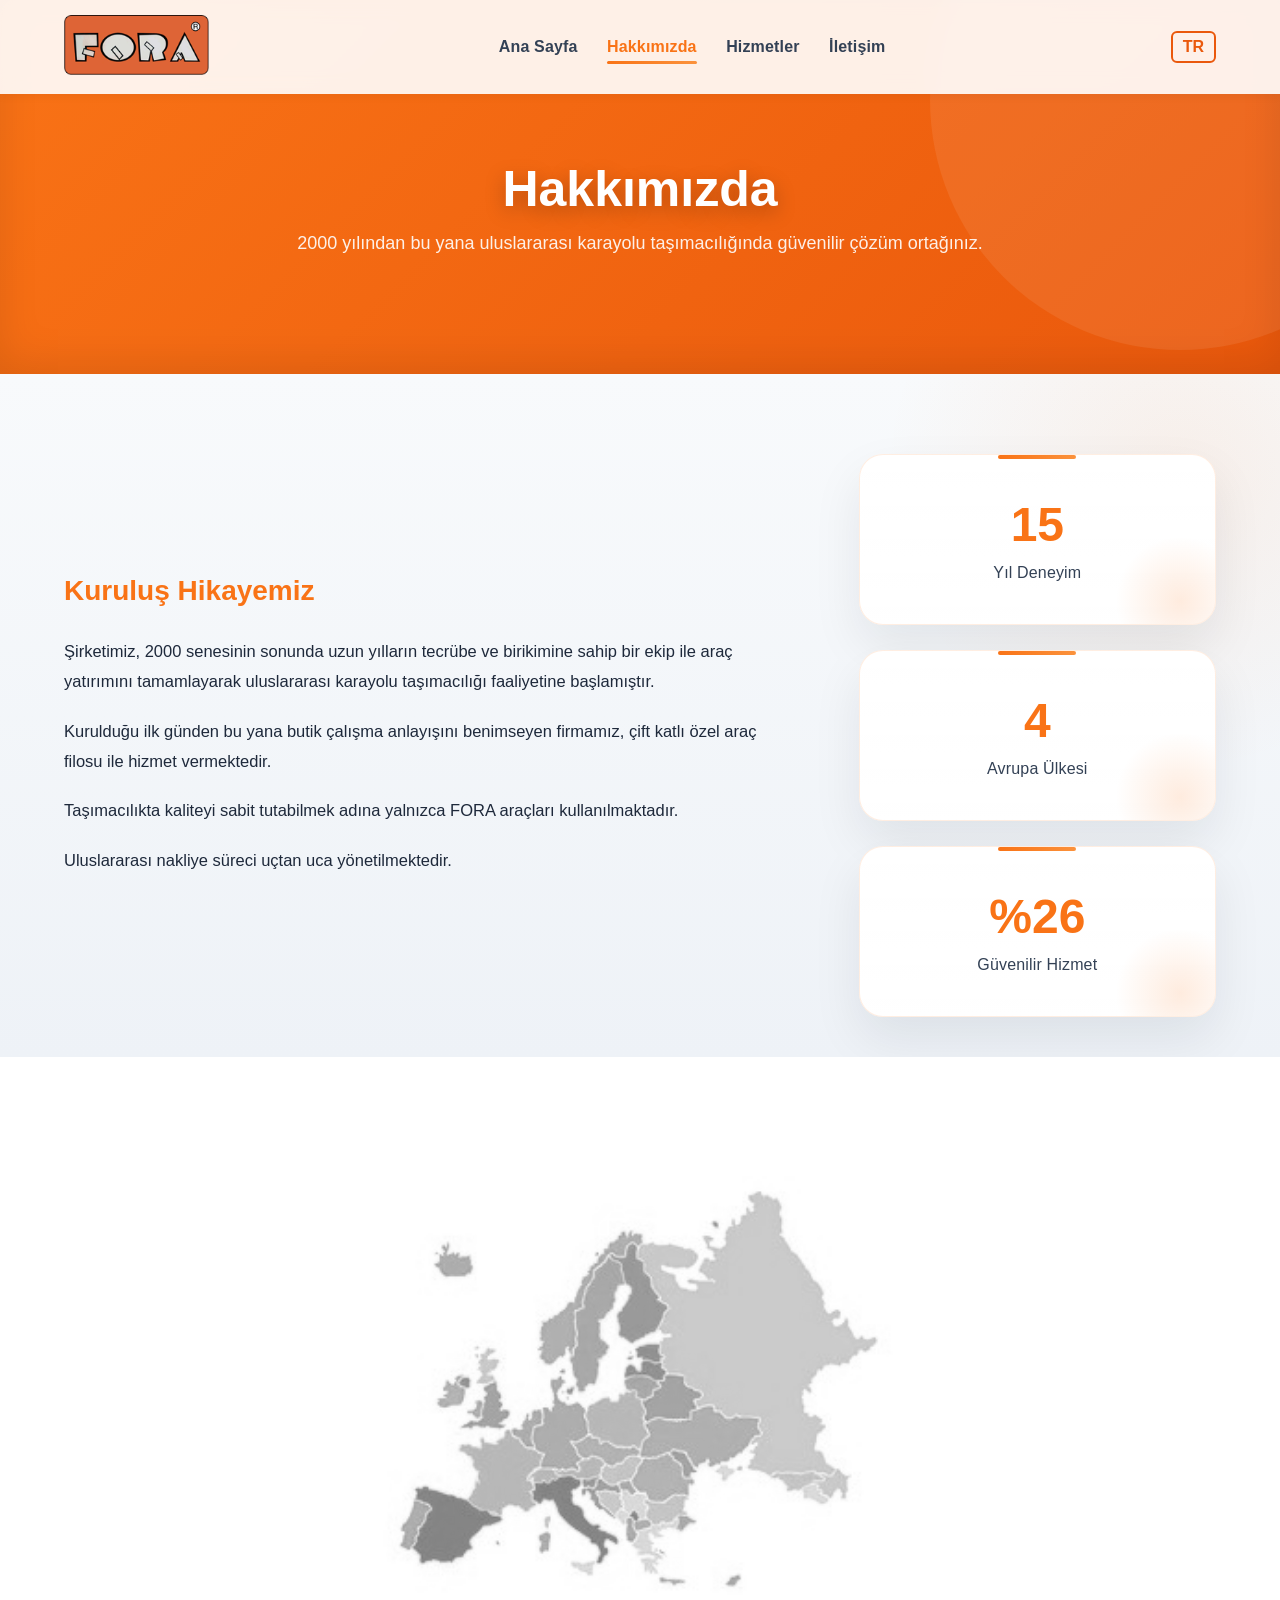
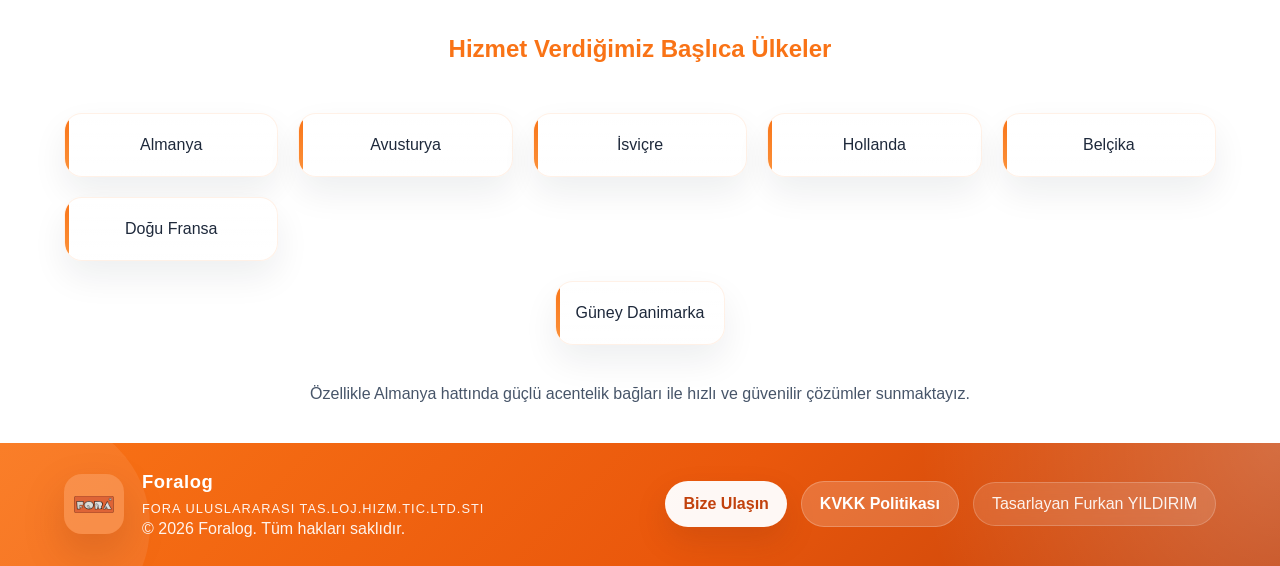
==== commit a74eeb6c: "Added kvkk button" ====
--- a/about.html
+++ b/about.html
@@ -131,7 +131,11 @@
                 <p data-key="footerText">© 2026 Foralog. Tüm hakları saklıdır.</p>
             </div>
         </div>
-        <p class="footer-designer" data-key="footerDesigner">Tasarlayan Furkan Yıldırım</p>
+        <div class="footer-actions">
+            <a href="contact.html" class="footer-contact-btn" data-key="footerContactBtn">Bize Ulaşın</a>
+            <a href="kvkk.html" class="footer-contact-btn footer-policy-btn" data-key="footerKvkkBtn">KVKK Politikası</a>
+            <p class="footer-designer" data-key="footerDesigner">Tasarlayan Furkan Yıldırım</p>
+        </div>
     </div>
 </footer>
 
--- a/assets/css/style.css
+++ b/assets/css/style.css
@@ -7,6 +7,13 @@
 body {
     font-family: Arial, sans-serif;
     color: #1e293b;
+    transition: opacity 0.35s ease, transform 0.35s ease, filter 0.35s ease;
+}
+
+body.page-transition-out {
+    opacity: 0;
+    transform: translateY(18px);
+    filter: blur(6px);
 }
 
 body.language-transition [data-key] {
@@ -40,6 +47,43 @@
     top: 0;
     box-shadow: 0 2px 10px rgba(0,0,0,0.05);
     z-index: 1000;
+}
+
+.navbar-home {
+    overflow: visible;
+}
+
+.navbar-home::before {
+    content: "";
+    position: absolute;
+    inset: 0;
+    background:
+        linear-gradient(115deg, transparent 0%, rgba(249,115,22,0.12) 22%, transparent 46%),
+        linear-gradient(90deg, rgba(255,255,255,0.12), rgba(255,255,255,0));
+    background-size: 220% 100%, 100% 100%;
+    background-position: 100% 0, 0 0;
+    pointer-events: none;
+    animation: navbarGlowDrift 9s ease-in-out infinite;
+}
+
+.navbar-home .nav-container {
+    position: relative;
+    z-index: 1;
+}
+
+@keyframes navbarGlowDrift {
+    0% {
+        background-position: 100% 0, 0 0;
+        opacity: 0.45;
+    }
+    50% {
+        background-position: 0% 0, 0 0;
+        opacity: 0.75;
+    }
+    100% {
+        background-position: 100% 0, 0 0;
+        opacity: 0.45;
+    }
 }
 
 .container {
@@ -297,6 +341,45 @@
     color: rgba(255,255,255,0.92);
 }
 
+.footer-actions {
+    display: flex;
+    align-items: center;
+    gap: 14px;
+}
+
+.footer-contact-btn {
+    display: inline-flex;
+    align-items: center;
+    justify-content: center;
+    min-height: 46px;
+    padding: 0 18px;
+    border-radius: 999px;
+    background: rgba(255,255,255,0.96);
+    color: #c2410c;
+    text-decoration: none;
+    font-weight: 700;
+    box-shadow: 0 14px 30px rgba(124,45,18,0.18);
+    transition: transform 0.25s ease, box-shadow 0.25s ease, background 0.25s ease;
+}
+
+.footer-contact-btn:hover {
+    transform: translateY(-2px);
+    background: #fff7ed;
+    box-shadow: 0 18px 36px rgba(124,45,18,0.24);
+}
+
+.footer-policy-btn {
+    background: rgba(255,255,255,0.18);
+    color: white;
+    border: 1px solid rgba(255,255,255,0.22);
+    box-shadow: none;
+}
+
+.footer-policy-btn:hover {
+    background: rgba(255,255,255,0.28);
+    box-shadow: none;
+}
+
 .footer-designer {
     padding: 12px 18px;
     border-radius: 999px;
@@ -426,6 +509,11 @@
         white-space: normal;
     }
 
+    .footer-actions {
+        flex-direction: column;
+        align-items: flex-start;
+    }
+
     .logo {
         margin: 0 auto;
     }
@@ -450,6 +538,7 @@
 }
 
 .nav-container {
+    position: relative;
     display: flex;
     align-items: center;
     justify-content: space-between;
@@ -464,7 +553,7 @@
     cursor: pointer;
     position: absolute;
     right: 20px;
-    top: 22px;
+    top: calc(50% - 11px);
     z-index: 2000;
     transition: transform 0.15s ease;
 }
@@ -1121,6 +1210,26 @@
     transition: transform 0.4s ease, box-shadow 0.4s ease, border-color 0.4s ease;
 }
 
+.service-block-expandable {
+    transform-origin: top center;
+}
+
+.service-block-expandable.expanded {
+    transform: scale(1.025);
+    border-color: rgba(249,115,22,0.28);
+    box-shadow: 0 38px 85px rgba(15,23,42,0.16);
+    z-index: 3;
+    padding-top: 92px;
+}
+
+.service-block-expandable.gallery-open {
+    transform: scale(1.02);
+}
+
+.service-block-expandable.is-transitioning {
+    pointer-events: none;
+}
+
 .service-block::before {
     content: "";
     position: absolute;
@@ -1160,6 +1269,181 @@
     z-index: 1;
 }
 
+.service-intro-copy {
+    position: relative;
+    z-index: 1;
+    transition: opacity 0.35s ease, transform 0.35s ease, max-height 0.35s ease, margin 0.35s ease;
+    max-height: 600px;
+}
+
+.service-intro-copy.is-hidden {
+    opacity: 0;
+    transform: translateY(-16px);
+    max-height: 0;
+    margin: 0;
+    overflow: hidden;
+}
+
+.service-intro-toggle {
+    position: absolute;
+    top: 26px;
+    right: 26px;
+    z-index: 2;
+    border: 0;
+    border-radius: 999px;
+    padding: 10px 16px;
+    background: linear-gradient(135deg, #fff1e8 0%, #ffd8bf 100%);
+    color: #b45309;
+    font-weight: 700;
+    font-size: 0.92rem;
+    cursor: pointer;
+    border: 1px solid rgba(249,115,22,0.24);
+    box-shadow: 0 12px 26px rgba(249,115,22,0.18);
+    transition: transform 0.3s ease, background 0.3s ease, color 0.3s ease, box-shadow 0.3s ease;
+    animation: serviceIntroButtonCue 1.9s ease-in-out infinite;
+}
+
+.service-intro-toggle:hover {
+    transform: translateY(-2px);
+    background: #f97316;
+    color: white;
+    box-shadow: 0 18px 34px rgba(249,115,22,0.24);
+}
+
+.service-block-expandable.expanded .service-intro-toggle {
+    background: #ea580c;
+    color: white;
+    animation: none;
+}
+
+@keyframes serviceIntroButtonCue {
+    0% {
+        transform: translateY(0) scale(1);
+        box-shadow: 0 12px 26px rgba(249,115,22,0.18), 0 0 0 0 rgba(249,115,22,0.22);
+    }
+    50% {
+        transform: translateY(-3px) scale(1.04);
+        box-shadow: 0 18px 36px rgba(249,115,22,0.3), 0 0 0 10px rgba(249,115,22,0.08);
+    }
+    100% {
+        transform: translateY(0) scale(1);
+        box-shadow: 0 12px 26px rgba(249,115,22,0.18), 0 0 0 0 rgba(249,115,22,0);
+    }
+}
+
+.service-intro-gallery {
+    position: relative;
+    z-index: 1;
+    display: grid;
+    grid-template-columns: repeat(3, minmax(0, 1fr));
+    gap: 22px;
+    margin-top: 18px;
+    transition: opacity 0.45s ease, transform 0.45s ease;
+}
+
+.service-intro-gallery[hidden] {
+    display: none;
+}
+
+.service-intro-gallery-secondary {
+    opacity: 0;
+    transform: translateY(26px) scale(0.98);
+}
+
+.service-intro-gallery-secondary.is-visible {
+    opacity: 1;
+    transform: translateY(0) scale(1);
+}
+
+.service-gallery-item {
+    border: 0;
+    padding: 0;
+    background: transparent;
+    cursor: zoom-in;
+    border-radius: 22px;
+    overflow: hidden;
+    box-shadow: 0 20px 45px rgba(15,23,42,0.12);
+    transition: transform 0.3s ease, box-shadow 0.3s ease;
+}
+
+.service-gallery-item:hover {
+    transform: translateY(-4px);
+    box-shadow: 0 28px 54px rgba(15,23,42,0.16);
+}
+
+.service-gallery-item img {
+    display: block;
+    width: 100%;
+    height: 280px;
+    object-fit: cover;
+}
+
+.service-intro-gallery-secondary .service-gallery-item img {
+    height: 240px;
+}
+
+.service-image-lightbox {
+    position: fixed;
+    inset: 0;
+    display: flex;
+    align-items: center;
+    justify-content: center;
+    padding: 24px;
+    background: rgba(15,23,42,0.78);
+    backdrop-filter: blur(8px);
+    opacity: 0;
+    visibility: hidden;
+    pointer-events: none;
+    transition: opacity 0.25s ease, visibility 0.25s ease;
+    z-index: 2100;
+}
+
+.service-image-lightbox.open {
+    opacity: 1;
+    visibility: visible;
+    pointer-events: auto;
+}
+
+.service-image-lightbox img {
+    width: min(960px, 100%);
+    max-height: calc(100vh - 48px);
+    border-radius: 28px;
+    object-fit: contain;
+    box-shadow: 0 30px 70px rgba(0,0,0,0.32);
+    background: white;
+}
+
+.service-lightbox-nav {
+    position: absolute;
+    top: 50%;
+    transform: translateY(-50%);
+    width: 56px;
+    height: 56px;
+    border: 0;
+    border-radius: 999px;
+    background: rgba(255,255,255,0.16);
+    color: white;
+    font-size: 28px;
+    line-height: 1;
+    cursor: pointer;
+    backdrop-filter: blur(10px);
+    box-shadow: 0 14px 30px rgba(0,0,0,0.2);
+    transition: transform 0.25s ease, background 0.25s ease;
+}
+
+.service-lightbox-nav:hover {
+    transform: translateY(-50%) scale(1.06);
+    background: rgba(249,115,22,0.9);
+}
+
+.service-lightbox-prev {
+    left: 28px;
+}
+
+.service-lightbox-next {
+    right: 28px;
+}
+
 .service-block p,
 .service-block li {
     position: relative;
@@ -1209,6 +1493,71 @@
     .service-block h2 {
         font-size: 1.65rem;
         max-width: none;
+    }
+
+    .service-intro-toggle {
+        position: static;
+        align-self: flex-end;
+        margin-bottom: 18px;
+        padding: 9px 14px;
+        font-size: 0.88rem;
+    }
+
+    .service-block-expandable.expanded {
+        padding-top: 34px;
+    }
+
+    .service-block-expandable {
+        display: flex;
+        flex-direction: column;
+    }
+
+    .service-intro-gallery {
+        grid-template-columns: 1fr;
+        gap: 16px;
+    }
+
+    .service-gallery-item img {
+        height: auto;
+        max-height: 320px;
+    }
+
+    .service-intro-gallery-secondary .service-gallery-item img {
+        height: auto;
+    }
+
+    .service-image-lightbox {
+        padding: 16px;
+    }
+
+    .service-image-lightbox img {
+        border-radius: 20px;
+        width: min(100%, 98vw);
+        max-height: calc(100vh - 20px);
+    }
+
+    .service-lightbox-nav {
+        width: 48px;
+        height: 48px;
+        font-size: 24px;
+        left: 50%;
+        right: auto;
+        transform: translateX(-50%);
+    }
+
+    .service-lightbox-nav:hover,
+    .service-lightbox-nav:active {
+        transform: translateX(-50%);
+    }
+
+    .service-lightbox-prev {
+        top: 20px;
+        bottom: auto;
+    }
+
+    .service-lightbox-next {
+        top: auto;
+        bottom: 20px;
     }
 }
 
@@ -1327,6 +1676,156 @@
     touch-action: manipulation;
 }
 
+.service-shortcut-button {
+    position: fixed;
+    right: 24px;
+    bottom: 116px;
+    width: 60px;
+    height: 60px;
+    border: 0;
+    border-radius: 999px;
+    background: linear-gradient(135deg, #fb923c 0%, #ea580c 100%);
+    color: white;
+    font-size: 0.95rem;
+    font-weight: 800;
+    letter-spacing: 0.04em;
+    cursor: pointer;
+    box-shadow: 0 16px 35px rgba(15,23,42,0.22);
+    opacity: 0;
+    visibility: hidden;
+    transform: translateY(16px);
+    transition: opacity 0.3s ease, transform 0.3s ease, visibility 0.3s ease, box-shadow 0.3s ease;
+    z-index: 1100;
+    touch-action: manipulation;
+}
+
+.service-shortcut-button.visible {
+    opacity: 1;
+    visibility: visible;
+    transform: translateY(0);
+}
+
+.service-shortcut-button:hover {
+    box-shadow: 0 20px 42px rgba(234,88,12,0.3);
+}
+
+.service-shortcut-pill {
+    position: absolute;
+    right: 74px;
+    top: 50%;
+    transform: translateY(-50%);
+    padding: 11px 16px;
+    border-radius: 16px;
+    background: rgba(255,255,255,0.94);
+    color: #9a3412;
+    font-size: 0.86rem;
+    font-weight: 700;
+    white-space: nowrap;
+    box-shadow: 0 14px 32px rgba(15,23,42,0.14);
+    border: 1px solid rgba(249,115,22,0.14);
+    pointer-events: none;
+    opacity: 0;
+    transform: translateY(-50%) translateX(10px) scale(0.96);
+    transition: opacity 0.35s ease, transform 0.35s ease;
+}
+
+.service-shortcut-pill::after {
+    content: "";
+    position: absolute;
+    right: -6px;
+    top: 50%;
+    width: 12px;
+    height: 12px;
+    background: rgba(255,255,255,0.94);
+    border-top: 1px solid rgba(249,115,22,0.14);
+    border-right: 1px solid rgba(249,115,22,0.14);
+    transform: translateY(-50%) rotate(45deg);
+}
+
+.service-shortcut-button.visible .service-shortcut-pill {
+    opacity: 1;
+    transform: translateY(-50%) translateX(0) scale(1);
+}
+
+.service-shortcut-button::before {
+    content: "";
+    position: absolute;
+    inset: -6px;
+    border-radius: inherit;
+    border: 1px solid rgba(249,115,22,0.24);
+    opacity: 0;
+    animation: serviceShortcutPulse 1.9s ease-in-out infinite;
+}
+
+@keyframes serviceShortcutPulse {
+    0% {
+        opacity: 0;
+        transform: scale(0.92);
+    }
+    45% {
+        opacity: 1;
+        transform: scale(1.08);
+    }
+    100% {
+        opacity: 0;
+        transform: scale(1.2);
+    }
+}
+
+.service-block-highlight {
+    animation: serviceCardHighlight 2.2s ease;
+}
+
+.service-block-persistent-highlight {
+    animation: serviceCardPersistentPulse 1.8s ease-in-out infinite;
+}
+
+@keyframes serviceCardPersistentPulse {
+    0% {
+        border-color: rgba(249,115,22,0.16);
+        box-shadow:
+            0 0 0 0 rgba(251,146,60,0),
+            0 0 0 rgba(249,115,22,0),
+            0 24px 55px rgba(15,23,42,0.08);
+    }
+    50% {
+        border-color: rgba(249,115,22,0.34);
+        box-shadow:
+            0 0 0 8px rgba(251,146,60,0.1),
+            0 0 34px rgba(249,115,22,0.18),
+            0 24px 55px rgba(15,23,42,0.08);
+    }
+    100% {
+        border-color: rgba(249,115,22,0.16);
+        box-shadow:
+            0 0 0 0 rgba(251,146,60,0),
+            0 0 0 rgba(249,115,22,0),
+            0 24px 55px rgba(15,23,42,0.08);
+    }
+}
+
+@keyframes serviceCardHighlight {
+    0% {
+        box-shadow:
+            0 0 0 0 rgba(249,115,22,0),
+            0 24px 55px rgba(15,23,42,0.08);
+        border-color: rgba(249,115,22,0.12);
+    }
+    25% {
+        box-shadow:
+            0 0 0 10px rgba(251,146,60,0.12),
+            0 0 42px rgba(249,115,22,0.22),
+            0 34px 75px rgba(15,23,42,0.14);
+        border-color: rgba(249,115,22,0.36);
+    }
+    100% {
+        box-shadow:
+            0 0 0 0 rgba(249,115,22,0),
+            0 24px 55px rgba(15,23,42,0.08);
+        border-color: rgba(249,115,22,0.12);
+    }
+}
+
 .scroll-to-top.visible {
     opacity: 1;
     visibility: visible;
@@ -1338,6 +1837,24 @@
 }
 
 @media (max-width: 768px) {
+    .service-shortcut-button {
+        right: 16px;
+        bottom: 92px;
+        width: 52px;
+        height: 52px;
+        font-size: 0.82rem;
+    }
+
+    .service-shortcut-pill {
+        right: 62px;
+        padding: 10px 13px;
+        font-size: 0.78rem;
+        max-width: 132px;
+        white-space: normal;
+        text-align: center;
+        line-height: 1.2;
+    }
+
     .scroll-to-top {
         right: 16px;
         bottom: 30px;
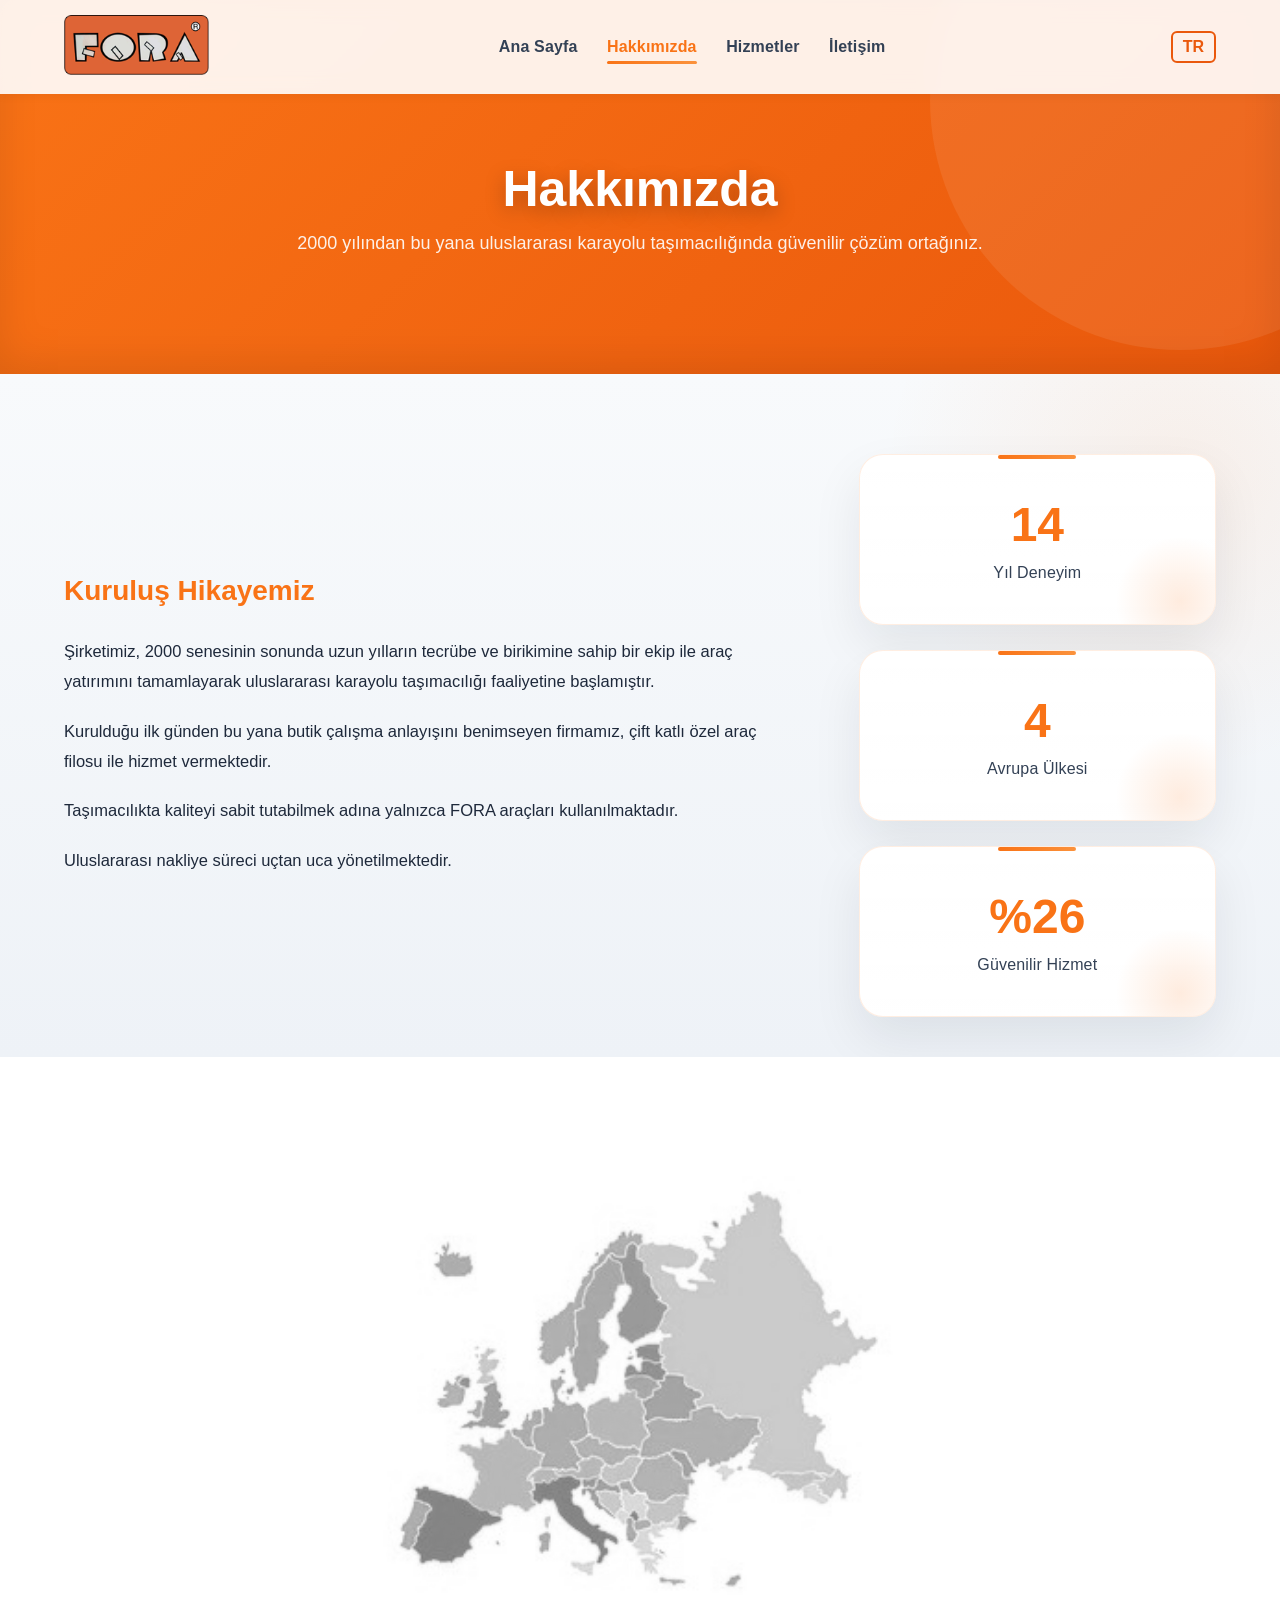
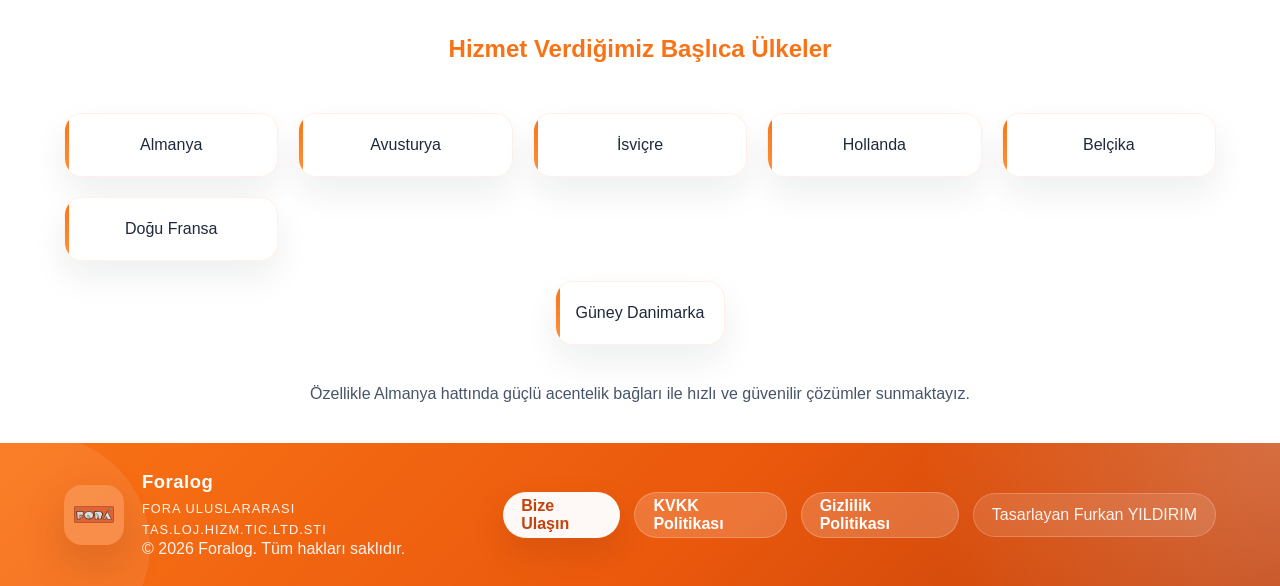
==== commit 282977d1: "Added Privacy policy" ====
--- a/about.html
+++ b/about.html
@@ -134,6 +134,7 @@
         <div class="footer-actions">
             <a href="contact.html" class="footer-contact-btn" data-key="footerContactBtn">Bize Ulaşın</a>
             <a href="kvkk.html" class="footer-contact-btn footer-policy-btn" data-key="footerKvkkBtn">KVKK Politikası</a>
+            <a href="gizlilik.html" class="footer-contact-btn footer-policy-btn" data-key="footerPrivacyBtn">Gizlilik Politikası</a>
             <p class="footer-designer" data-key="footerDesigner">Tasarlayan Furkan Yıldırım</p>
         </div>
     </div>
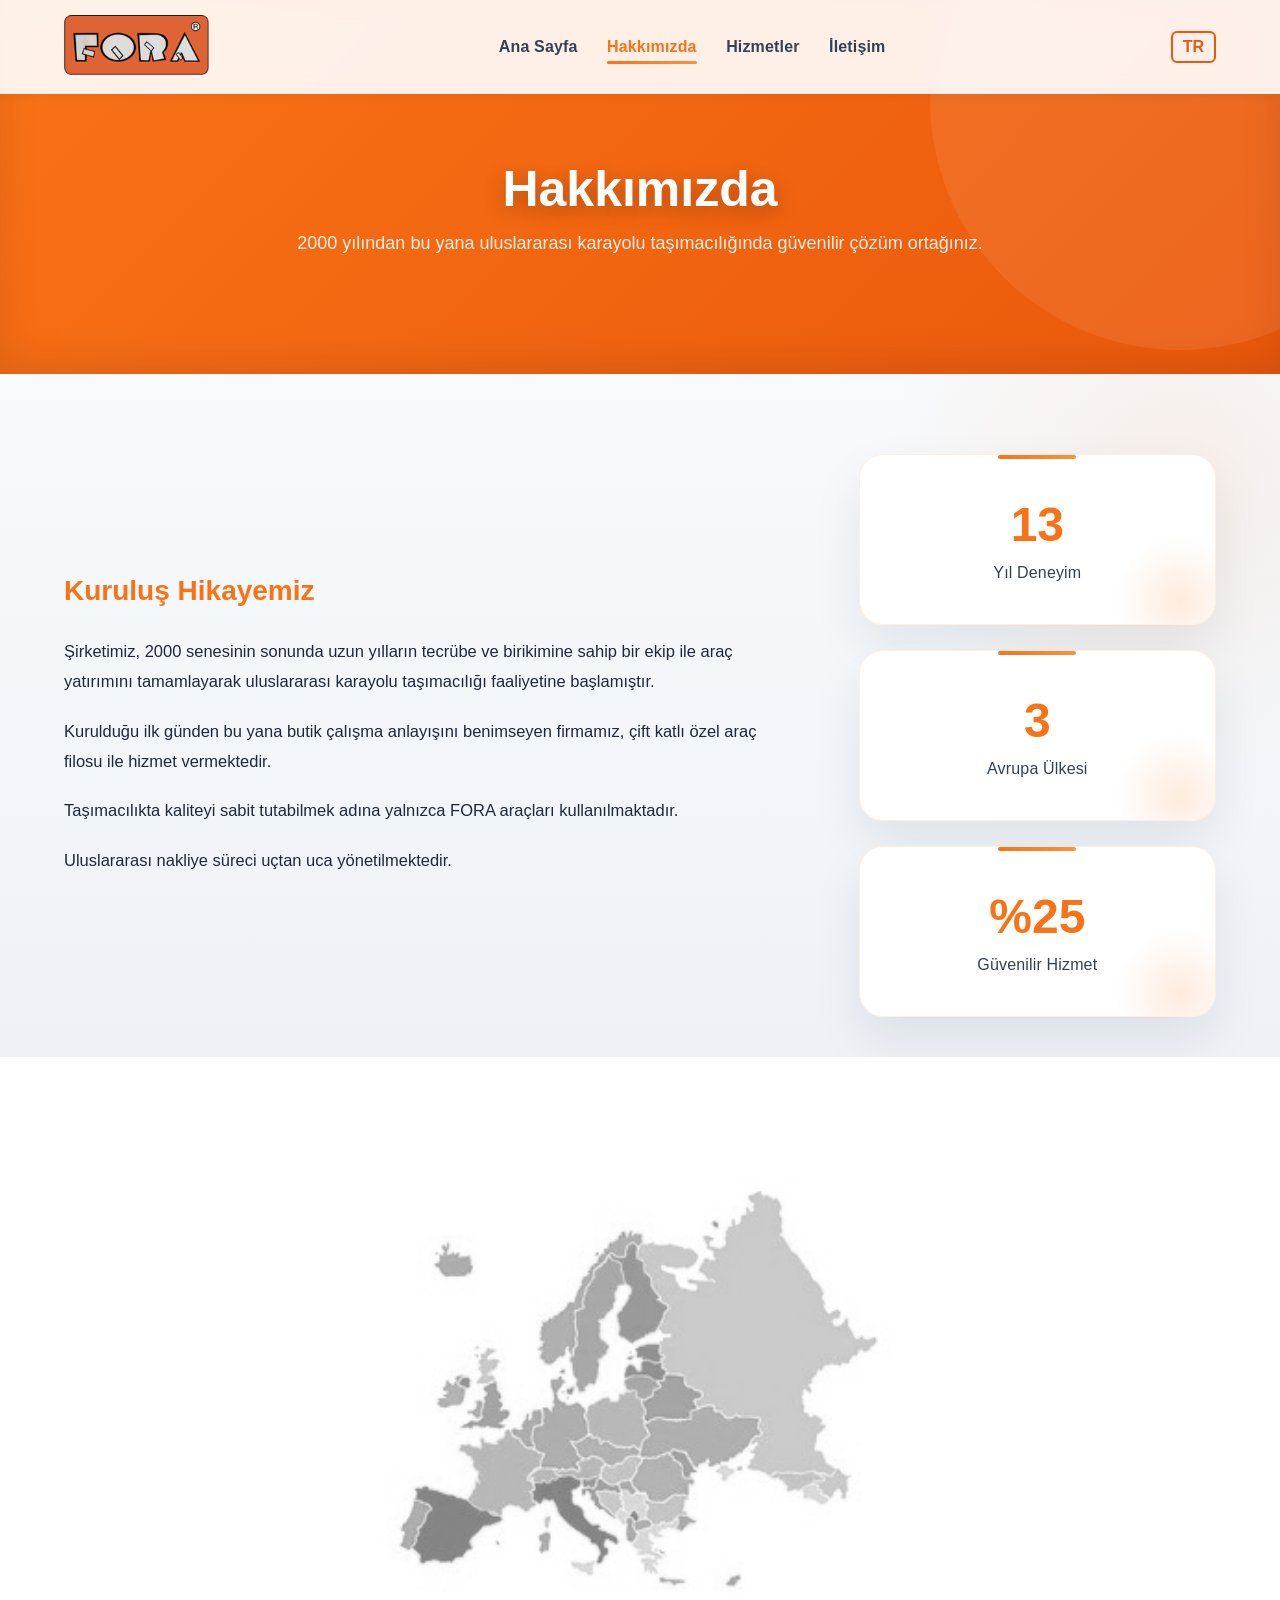
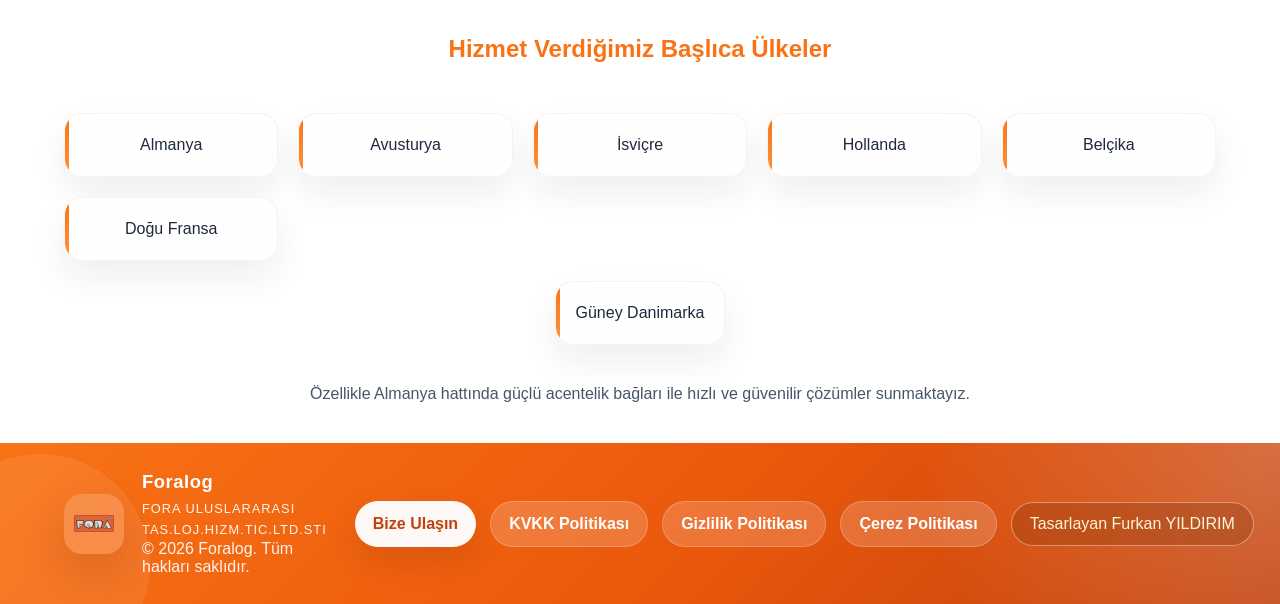
==== commit e44c10f3: "Added cookie policy button" ====
--- a/about.html
+++ b/about.html
@@ -135,6 +135,7 @@
             <a href="contact.html" class="footer-contact-btn" data-key="footerContactBtn">Bize Ulaşın</a>
             <a href="kvkk.html" class="footer-contact-btn footer-policy-btn" data-key="footerKvkkBtn">KVKK Politikası</a>
             <a href="gizlilik.html" class="footer-contact-btn footer-policy-btn" data-key="footerPrivacyBtn">Gizlilik Politikası</a>
+            <a href="cerez.html" class="footer-contact-btn footer-policy-btn" data-key="footerCookieBtn">Çerez Politikası</a>
             <p class="footer-designer" data-key="footerDesigner">Tasarlayan Furkan Yıldırım</p>
         </div>
     </div>
--- a/assets/css/style.css
+++ b/assets/css/style.css
@@ -353,6 +353,7 @@
     justify-content: center;
     min-height: 46px;
     padding: 0 18px;
+    white-space: nowrap;
     border-radius: 999px;
     background: rgba(255,255,255,0.96);
     color: #c2410c;
@@ -383,10 +384,19 @@
 .footer-designer {
     padding: 12px 18px;
     border-radius: 999px;
-    border: 1px solid rgba(255,255,255,0.2);
-    background: rgba(255,255,255,0.12);
+    border: 1px solid rgba(255,244,214,0.45);
+    background: rgba(120,53,15,0.26);
+    color: #fff4d6;
     backdrop-filter: blur(8px);
     white-space: nowrap;
+    transition: transform 0.25s ease, background 0.25s ease, box-shadow 0.25s ease, border-color 0.25s ease;
+}
+
+.footer-designer:hover {
+    transform: translateY(-2px);
+    background: rgba(120,53,15,0.4);
+    border-color: rgba(255,244,214,0.65);
+    box-shadow: 0 16px 30px rgba(83,31,7,0.2);
 }
 
 .logo img {
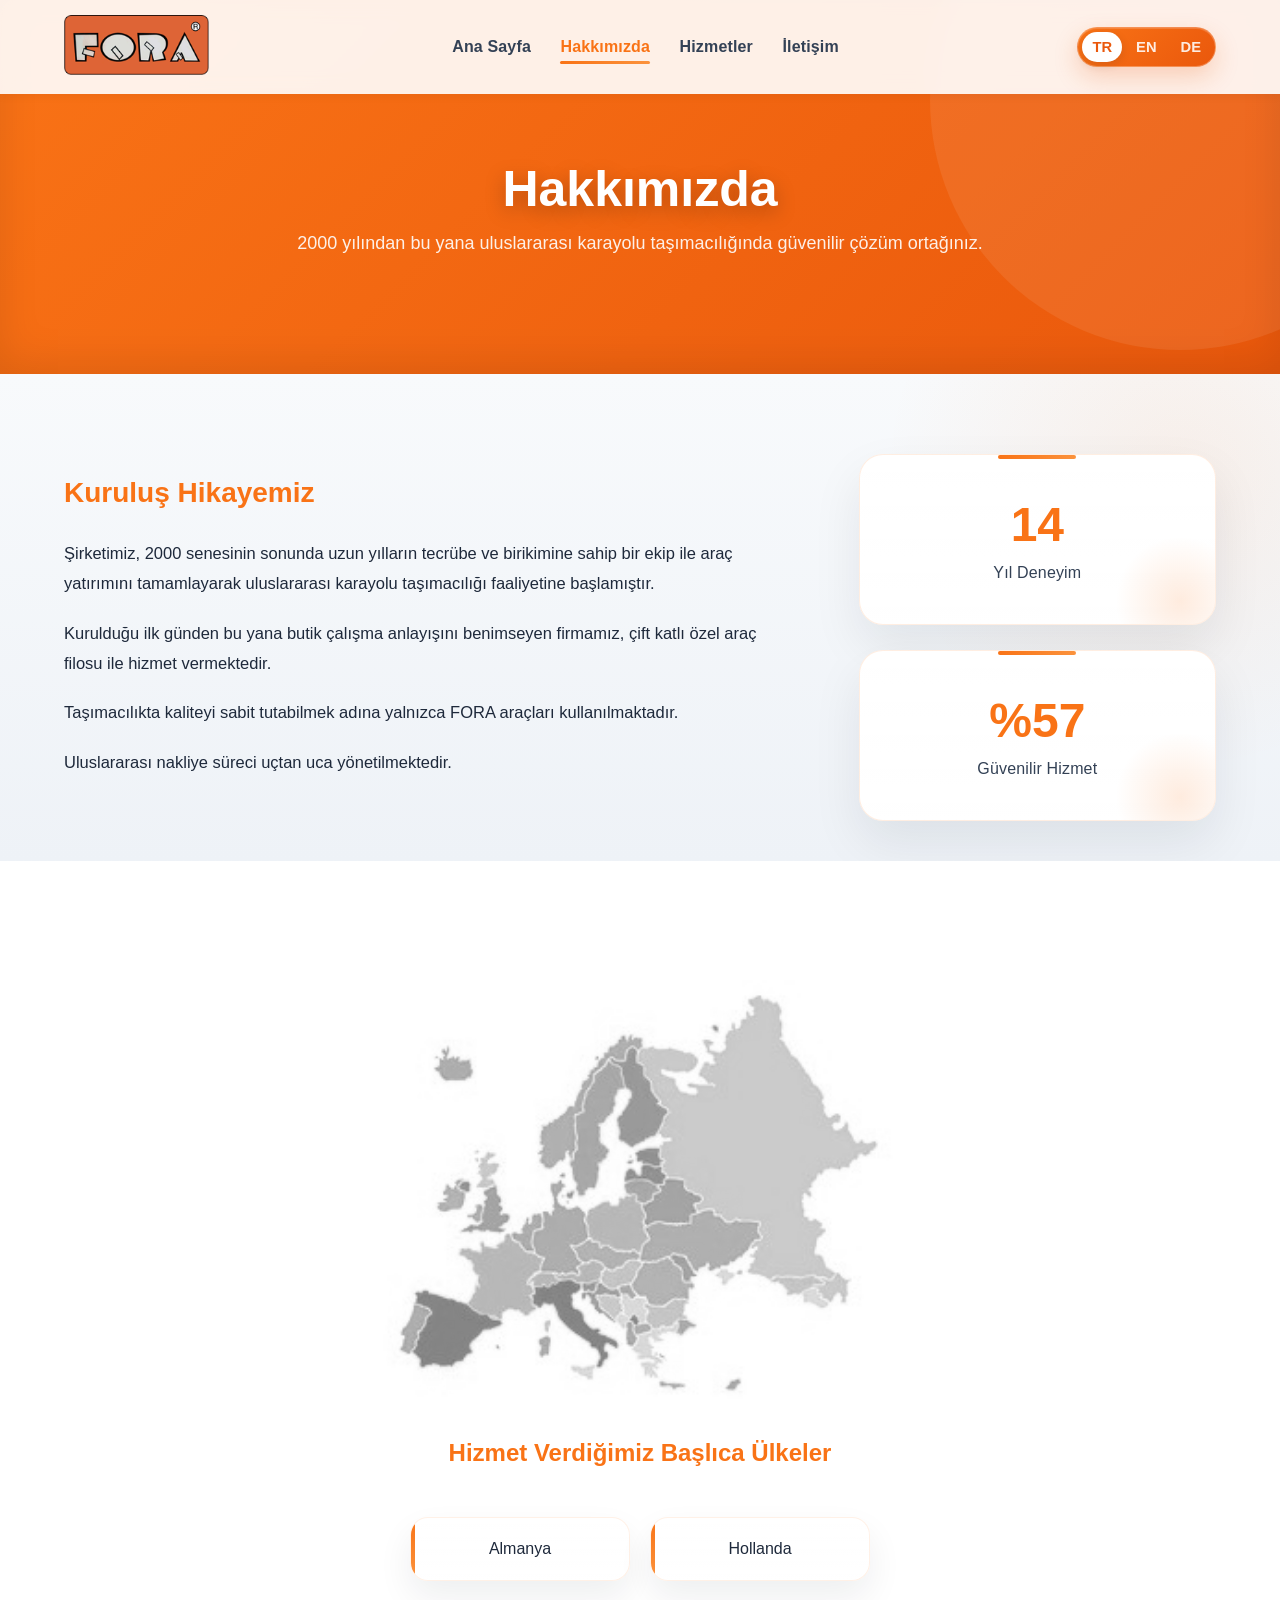
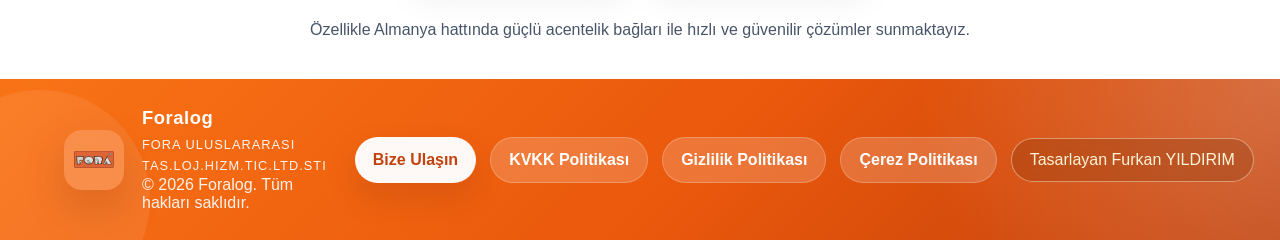
==== commit 1e768a86: "General changes have been made" ====
--- a/about.html
+++ b/about.html
@@ -81,11 +81,6 @@
             </div>
 
             <div class="stat-box">
-                <h3 class="counter" data-target="7">0</h3>
-                <p data-key="stat2">Avrupa Ülkesi</p>
-            </div>
-
-            <div class="stat-box">
                 <h3 class="counter percent" data-target="100">0</h3>
                 <p data-key="stat3">Güvenilir Hizmet</p>
             </div>
@@ -105,12 +100,7 @@
 
         <div class="countries-grid">
             <div data-key="country1">Almanya</div>
-            <div data-key="country2">Avusturya</div>
-            <div data-key="country3">İsviçre</div>
             <div data-key="country4">Hollanda</div>
-            <div data-key="country5">Belçika</div>
-            <div data-key="country6">Doğu Fransa</div>
-            <div data-key="country7">Güney Danimarka</div>
         </div>
 
         <p class="country-note" data-key="countryNote">
--- a/assets/css/style.css
+++ b/assets/css/style.css
@@ -164,7 +164,7 @@
     content: "";
     position: absolute;
     inset: 0;
-    background: rgba(0,0,0,0.45);
+    background: rgba(0,0,0,0.20);
     z-index: 1;
 }
 
@@ -923,6 +923,7 @@
 .about-stats {
     display: flex;
     flex-direction: column;
+    align-items: center;
     gap: 25px;
     animation: fadeUp 1.2s ease forwards;
 }
@@ -937,6 +938,8 @@
     box-shadow: 0 22px 50px rgba(15,23,42,0.08);
     overflow: hidden;
     transition: transform 0.4s ease, box-shadow 0.4s ease, border-color 0.4s ease;
+    width: 100%;
+    max-width: 430px;
 }
 
 .stat-box::before {
@@ -1021,7 +1024,8 @@
 
 .countries-grid {
     display: grid;
-    grid-template-columns: repeat(auto-fit, minmax(180px, 1fr));
+    grid-template-columns: repeat(2, minmax(180px, 220px));
+    justify-content: center;
     gap: 20px;
     margin-bottom: 40px;
 }
@@ -1053,12 +1057,6 @@
     box-shadow: 0 24px 45px rgba(15,23,42,0.1);
 }
 
-.countries-grid div:last-child {
-    grid-column: 1 / -1;
-    max-width: 220px;
-    justify-self: center;
-}
-
 .country-note {
     text-align: center;
     max-width: 700px;
@@ -1079,9 +1077,8 @@
         font-size: 42px;
     }
 
-    .countries-grid div:last-child {
-        max-width: none;
-        width: 100%;
+    .countries-grid {
+        grid-template-columns: minmax(180px, 220px);
     }
 }
 
@@ -1199,6 +1196,11 @@
 
 .hero h1 {
     color: #ea580c;
+    text-shadow:
+        0 3px 8px rgba(0,0,0,0.42),
+        0 14px 30px rgba(0,0,0,0.34),
+        0 0 1px rgba(255,255,255,0.24),
+        1px 1px 0 rgba(120,53,15,0.28);
 }
 
 .services-detail-section {
@@ -1581,18 +1583,20 @@
 
 .lang-switch {
     margin-left: 20px;
-    cursor: pointer;
-    font-weight: 600;
-    color: #ea580c;
-    border: 2px solid #ea580c;
-    padding: 5px 10px;
-    border-radius: 6px;
-    transition: background 0.3s ease, color 0.3s ease, transform 0.3s ease, box-shadow 0.3s ease;
+    display: inline-flex;
+    align-items: center;
+    gap: 4px;
+    padding: 4px;
+    border: 1px solid rgba(255,255,255,0.28);
+    border-radius: 999px;
+    background: linear-gradient(135deg, #f97316, #ea580c);
+    box-shadow: 0 10px 24px rgba(234,88,12,0.22), inset 0 1px 0 rgba(255,255,255,0.16);
+    transition: transform 0.3s ease, box-shadow 0.3s ease, filter 0.3s ease;
 }
 
 .lang-switch:hover {
-    background: #ea580c;
-    color: white;
+    filter: brightness(1.03);
+    box-shadow: 0 14px 28px rgba(234,88,12,0.28), inset 0 1px 0 rgba(255,255,255,0.16);
 }
 
 .lang-switch.switching {
@@ -1605,10 +1609,8 @@
         box-shadow: 0 0 0 rgba(234,88,12,0);
     }
     40% {
-        transform: scale(0.92) rotate(-8deg);
-        box-shadow: 0 0 0 8px rgba(234,88,12,0.12);
-        background: #ea580c;
-        color: white;
+        transform: scale(0.96);
+        box-shadow: 0 0 0 8px rgba(255,255,255,0.08);
     }
     100% {
         transform: scale(1) rotate(0deg);
@@ -1616,9 +1618,34 @@
     }
 }
 
+.lang-switch-option {
+    appearance: none;
+    border: 0;
+    background: transparent;
+    color: rgba(255,255,255,0.88);
+    font-size: 0.92rem;
+    font-weight: 700;
+    line-height: 1;
+    min-width: 36px;
+    padding: 8px 10px;
+    border-radius: 999px;
+    cursor: pointer;
+    transition: background 0.3s ease, color 0.3s ease, transform 0.3s ease, box-shadow 0.3s ease;
+}
+
+.lang-switch-option:hover {
+    color: #ffffff;
+}
+
+.lang-switch-option.is-active {
+    background: #ffffff;
+    color: #ea580c;
+    box-shadow: 0 3px 10px rgba(15,23,42,0.12);
+}
+
 /* Varsayılan: Desktop */
 .desktop-lang {
-    display: block;
+    display: inline-flex;
 }
 
 .mobile-lang {
@@ -1633,15 +1660,15 @@
     }
 
     .mobile-lang {
-        display: block;
+        display: inline-flex;
         margin: 20px auto 0 auto;
-        width: 80%;
+        width: fit-content;
         text-align: center;
     }
 }
 
 #nav-menu .lang-switch {
-    width: 80%;
+    width: fit-content;
     margin: 20px auto 0 auto;
     text-align: center;
     display: none;
@@ -1654,7 +1681,7 @@
     }
 
     #nav-menu .lang-switch {
-        display: block;
+        display: inline-flex;
         margin-top: 20px;
         text-align: center;
     }
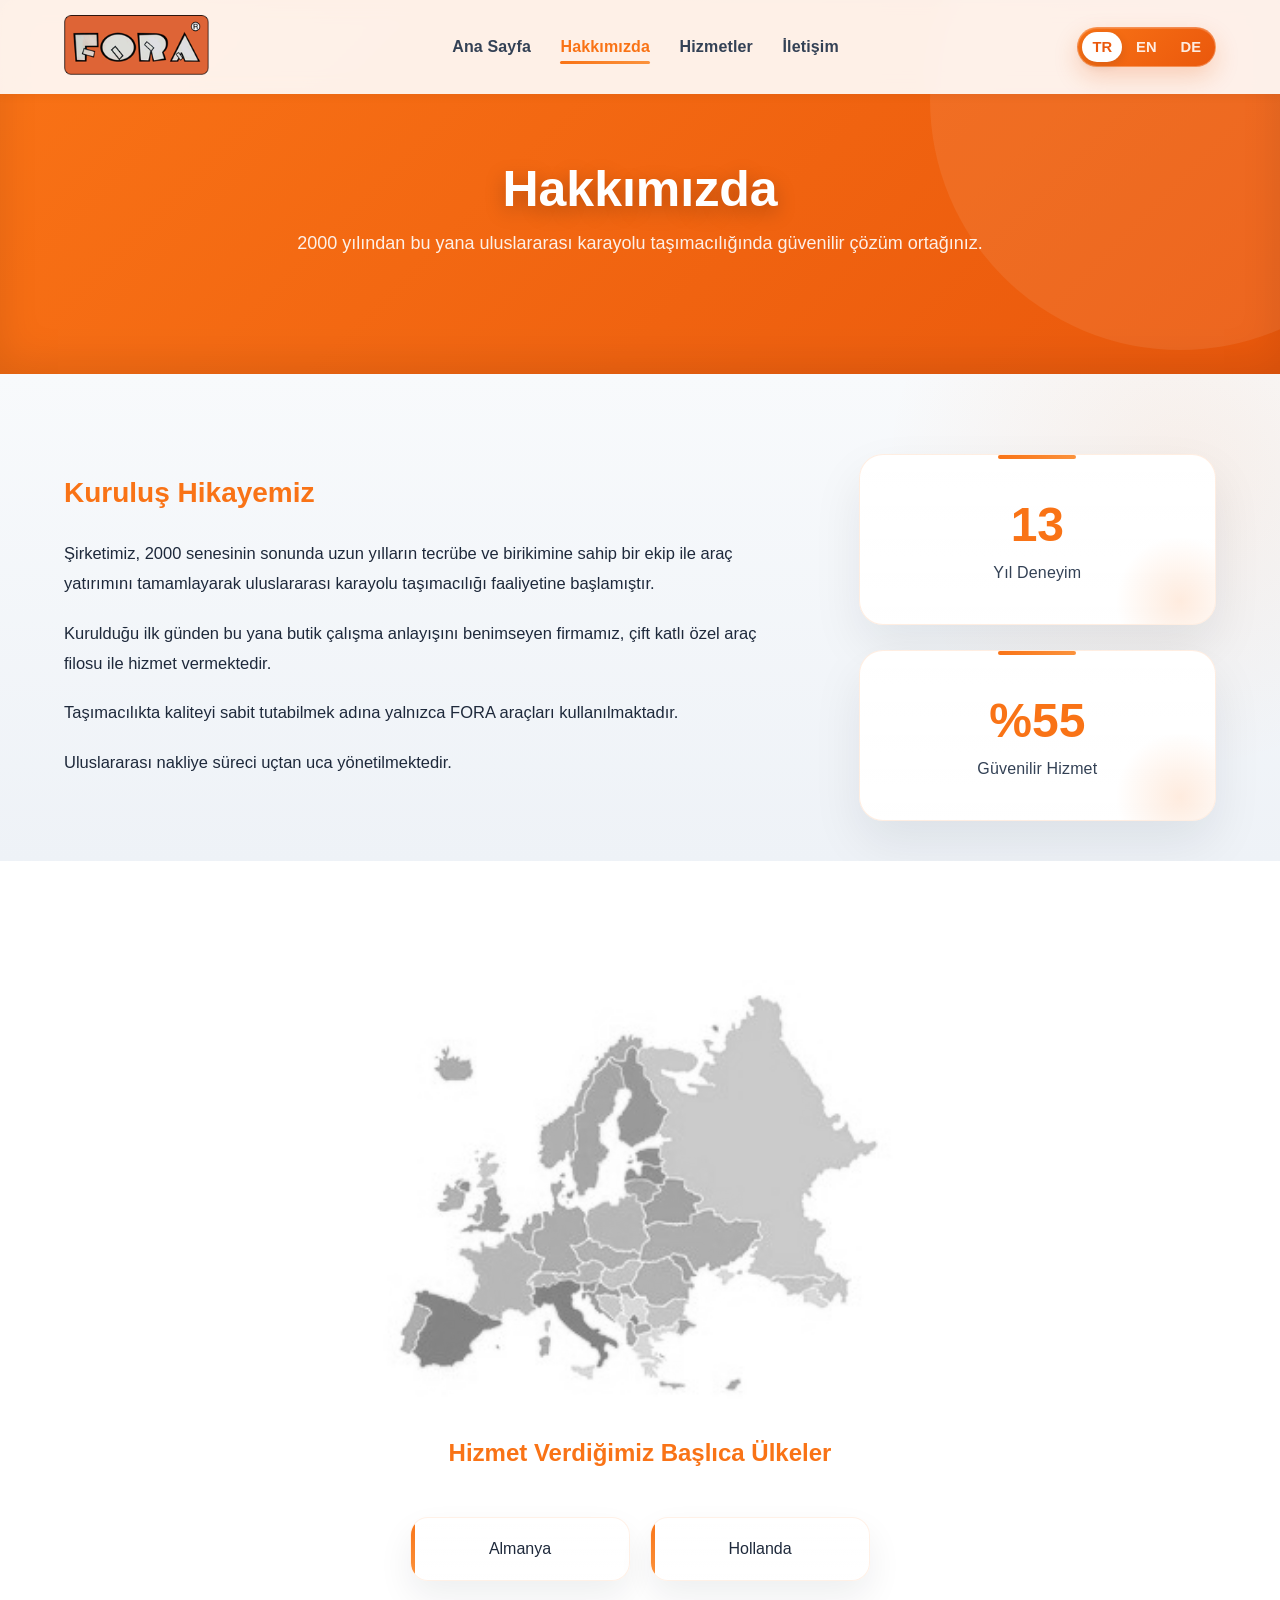
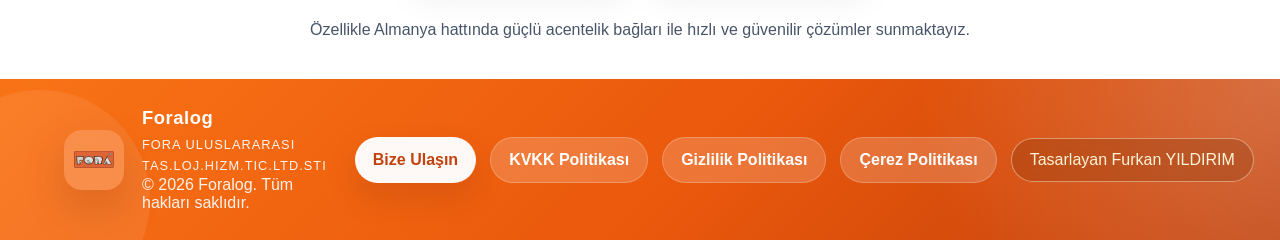
==== commit 551ca7dd: "Added whatsapp contact" ====
--- a/about.html
+++ b/about.html
@@ -126,7 +126,7 @@
             <a href="kvkk.html" class="footer-contact-btn footer-policy-btn" data-key="footerKvkkBtn">KVKK Politikası</a>
             <a href="gizlilik.html" class="footer-contact-btn footer-policy-btn" data-key="footerPrivacyBtn">Gizlilik Politikası</a>
             <a href="cerez.html" class="footer-contact-btn footer-policy-btn" data-key="footerCookieBtn">Çerez Politikası</a>
-            <p class="footer-designer" data-key="footerDesigner">Tasarlayan Furkan Yıldırım</p>
+            <a href="https://furkan-yildirim-codes.github.io/furkan-portfolio/" target="_blank" rel="noopener noreferrer" class="footer-designer" data-key="footerDesigner">Tasarlayan Furkan Yıldırım</a>
         </div>
     </div>
 </footer>
--- a/assets/css/style.css
+++ b/assets/css/style.css
@@ -382,11 +382,13 @@
 }
 
 .footer-designer {
+    display: inline-block;
     padding: 12px 18px;
     border-radius: 999px;
     border: 1px solid rgba(255,244,214,0.45);
     background: rgba(120,53,15,0.26);
     color: #fff4d6;
+    text-decoration: none;
     backdrop-filter: blur(8px);
     white-space: nowrap;
     transition: transform 0.25s ease, background 0.25s ease, box-shadow 0.25s ease, border-color 0.25s ease;
@@ -848,6 +850,13 @@
     font-size: 22px;
     background: rgba(249,115,22,0.1);
     border-radius: 14px;
+}
+
+.contact-box .whatsapp-icon svg {
+    display: block;
+    width: 24px;
+    height: 24px;
+    transform: translateX(1px);
 }
 
 .contact-box strong {
